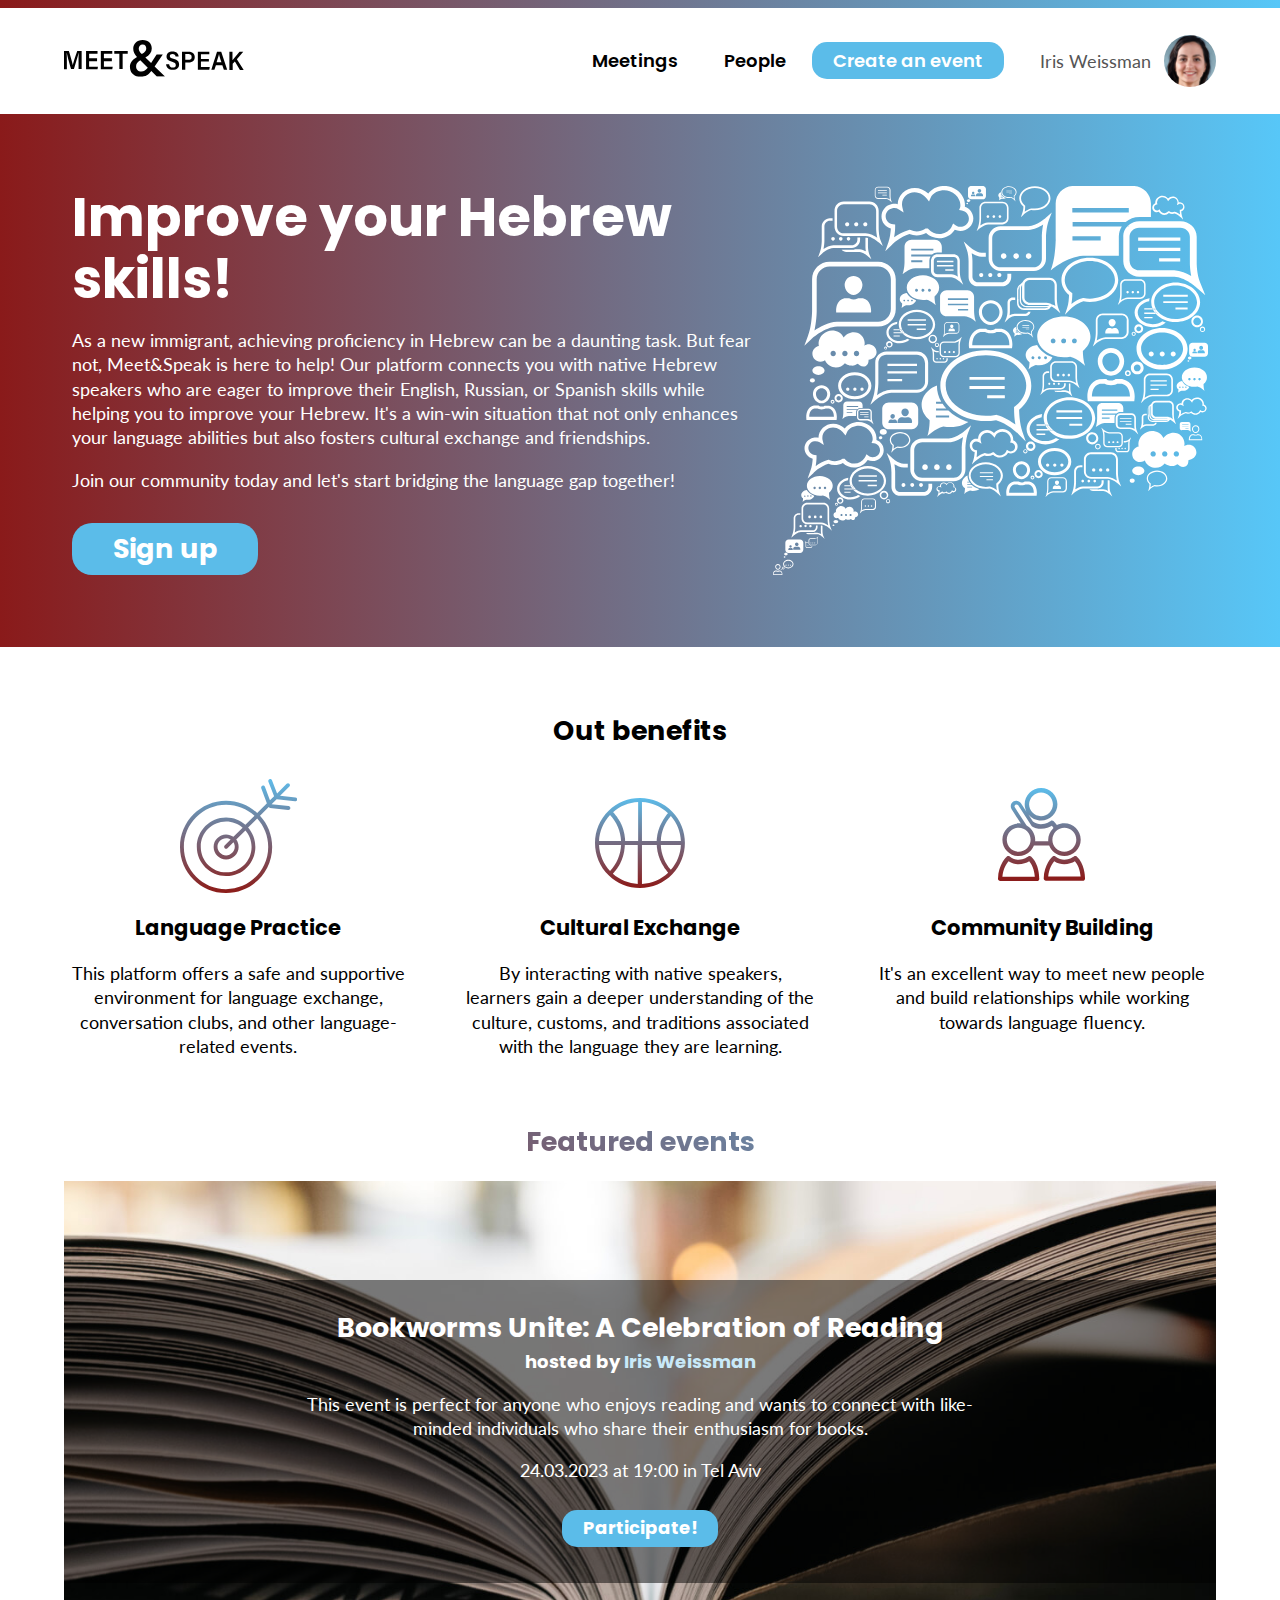
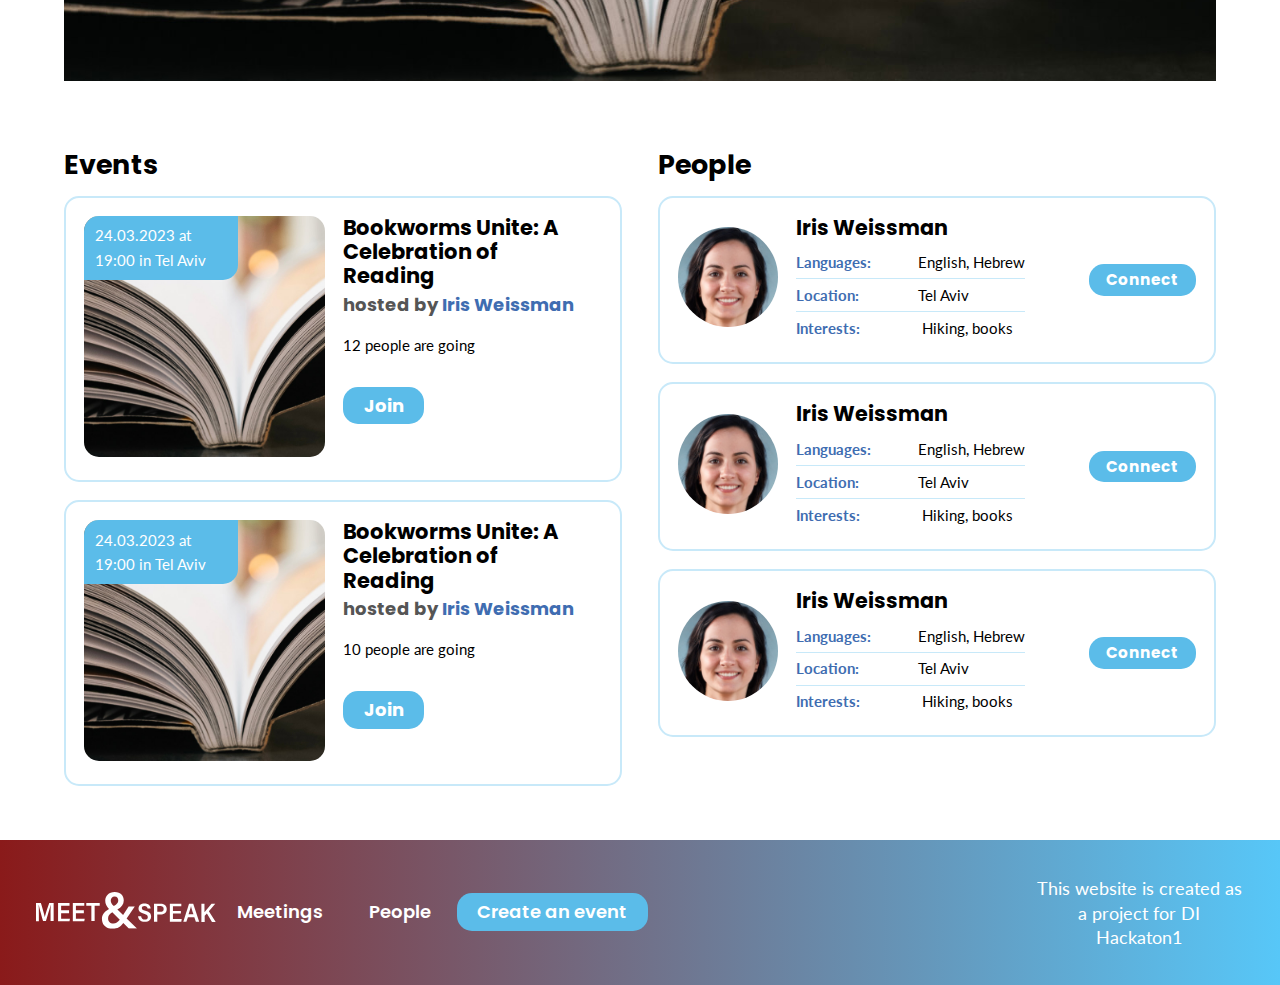
==== index.html @ e504b49c "Connected person and fixed holder" ====
<!doctype html>
<html lang="en">
<head>
    <meta charset="UTF-8">
    <meta name="viewport"
          content="width=device-width, user-scalable=no, initial-scale=1.0, maximum-scale=1.0, minimum-scale=1.0">
    <meta http-equiv="X-UA-Compatible" content="ie=edge">
    <title>Document</title>
    <link rel="stylesheet" href="all.css">
</head>
<body>
    <header>
        <div class="logoHolder">
            <a href="index.html"><svg viewBox="0 0 81.6 16.7"><use xlink:href="#logo"></use></svg></a>
        </div>
        <div>
            <div class="profileHolder">
                <a href="person.html"><span>Iris Weissman</span><img src="imgs/user.jpg" alt=""></a>
            </div>
            <div class="dropdown">
                <a class="dropbtn" href=""></a>
                <nav>
                    <ul>
                        <li><a href="meetings.html">Meetings</a></li>
                        <li><a href="people.html">People</a></li>
                        <li><a href="#" class="modalOpener createOpener">Create an event</a></li>
                    </ul>
                </nav>
            </div>
        </div>
    </header>
    <section class="about">
        <div class="holder">
            <div>
                <h1>Improve your Hebrew skills!</h1>
                <p>As a new immigrant, achieving proficiency in Hebrew can be a daunting task. But fear not, Meet&Speak is here to help! Our platform connects you with native Hebrew speakers who are eager to improve their English, Russian, or Spanish skills while helping you to improve your Hebrew. It's a win-win situation that not only enhances your language abilities but also fosters cultural exchange and friendships.</p>
                <p>Join our community today and let's start bridging the language gap together!</p>
                <p><a href="#" class="btn modalOpener signupOpener">Sign up</a></p>
            </div>
        </div>
    </section>
    <div class="holder">
        <section class="introduction">
            <h2>Out benefits</h2>
            <div>
                <div>
                    <h3>Language Practice</h3>
                    <p>This platform offers a safe and supportive environment for language exchange, conversation clubs, and other language-related events.</p>
                </div>
                <div>
                    <h3>Cultural Exchange</h3>
                    <p>By interacting with native speakers, learners gain a deeper understanding of the culture, customs, and traditions associated with the language they are learning.</p>
                </div>
                <div>
                    <h3>Community Building</h3>
                    <p>It's an excellent way to meet new people and build relationships while working towards language fluency.</p>
                </div>
            </div>
        </section>
        <section class="promo">
            <h2>Featured events</h2>
            <div class="promoItemsHolder">
                <div class="promoItems">
                    <div class="promoItem">
                        <div class="promoItemContent">
                            <h2>Bookworms Unite: A Celebration of Reading</h2>
                            <h4>hosted by <a href="#">Iris Weissman</a></h4>
                            <p>This event is perfect for anyone who enjoys reading and wants to connect with like-minded individuals who share their enthusiasm for books.</p>
                            <p>24.03.2023 at 19:00 in Tel Aviv</p>
                            <p><a href="#" class="btn">Participate!</a></p>
                        </div>
                    </div>
                    <div class="promoItem">
                        <div class="promoItemContent">
                            <h2>Yoga and Meditation: Come find your Zen</h2>
                            <h4>hosted by <a href="#">Iris Weissman</a></h4>
                            <p>This event is perfect for anyone who enjoys reading and wants to connect with like-minded individuals who share their enthusiasm for books.</p>
                            <p>24.03.2023 at 19:00 in Tel Aviv</p>
                            <p><a href="#" class="btn">Participate!</a></p>
                        </div>
                    </div>
                    <div class="promoItem">
                        <div class="promoItemContent">
                            <h2>Chess club: Find real opponents and real friends</h2>
                            <h4>hosted by <a href="#">Iris Weissman</a></h4>
                            <p>This event is perfect for anyone who enjoys reading and wants to connect with like-minded individuals who share their enthusiasm for books.</p>
                            <p>24.03.2023 at 19:00 in Tel Aviv</p>
                            <p><a href="#" class="btn">Participate!</a></p>
                        </div>
                    </div>
                </div>
            </div>
        </section>
        <div class="eventsAndPeople">
            <div>
                <h2>Events</h2>
                <article class="eventsAndPeopleEvent">
                    <div>
                        <div>
                            <p>24.03.2023 at 19:00 in Tel Aviv</p>
                        </div>
                        <img src="imgs/thumb1.jpg" alt="">
                    </div>
                    <div>
                        <h3>Bookworms Unite: A Celebration of Reading</h3>
                        <h4>hosted by <a href="#">Iris Weissman</a></h4>
                        <p>12 people are going</p>
                        <p><a href="#" class="btn modalOpener joinOpener">Join</a></p>
                    </div>
                </article>
                <article class="eventsAndPeopleEvent">
                    <div>
                        <div>
                            <p>24.03.2023 at 19:00 in Tel Aviv</p>
                        </div>
                        <img src="imgs/thumb1.jpg" alt="">
                    </div>
                    <div>
                        <h3>Bookworms Unite: A Celebration of Reading</h3>
                        <h4>hosted by <a href="#">Iris Weissman</a></h4>
                        <p>10 people are going</p>
                        <p><a href="#" class="btn modalOpener joinOpener">Join</a></p>
                    </div>
                </article>
            </div>
            <div>
                <h2>People</h2>
                <article class="eventsAndPeoplePerson">
                    <div>
                        <div>
                            <img src="imgs/user.jpg" alt="">
                        </div>
                        <div>
                            <h2>Iris Weissman</h2>
                            <p><b>Languages: </b>English, Hebrew</p>
                            <p><b>Location: </b>Tel Aviv</p>
                            <p><b>Interests: </b> Hiking, books</p>
                        </div>
                    </div>
                    <div>
                        <p><a href="#" class="btn modalOpener connectOpener">Connect</a></p>
                    </div>
                </article>
                <article class="eventsAndPeoplePerson">
                    <div>
                        <div>
                            <img src="imgs/user.jpg" alt="">
                        </div>
                        <div>
                            <h2>Iris Weissman</h2>
                            <p><b>Languages: </b>English, Hebrew</p>
                            <p><b>Location: </b>Tel Aviv</p>
                            <p><b>Interests: </b> Hiking, books</p>
                        </div>
                    </div>
                    <div>
                        <p><a href="#" class="btn modalOpener connectOpener">Connect</a></p>
                    </div>
                </article>
                <article class="eventsAndPeoplePerson">
                    <div>
                        <div>
                            <img src="imgs/user.jpg" alt="">
                        </div>
                        <div>
                            <h2>Iris Weissman</h2>
                            <p><b>Languages: </b>English, Hebrew</p>
                            <p><b>Location: </b>Tel Aviv</p>
                            <p><b>Interests: </b> Hiking, books</p>
                        </div>
                    </div>
                    <div>
                        <p><a href="#" class="btn modalOpener connectOpener">Connect</a></p>
                    </div>
                </article>
            </div>
        </div>
    </div>
    <footer>
        <div>
            <div class="logoHolder">
                <a href="index.html"><svg viewBox="0 0 81.6 16.7"><use xlink:href="#logo"></use></svg></a>
            </div>
            <nav>
                <ul>
                    <li><a href="meetings.html">Meetings</a></li>
                    <li><a href="people.html">People</a></li>
                    <li><a href="#">Create an event</a></li>
                </ul>
            </nav>
        </div>
        <div>
            <p>This website is created as a project for DI Hackaton1</p>
        </div>
    </footer>
    <div class="modal hidden">
        <div>
            <a id="close"></a>
            <article class="createOpener hidden">
                <h2>Create an event</h2>
                <p>Fill out the form to create an event and invite people to improve their language skills</p>
                <form action="">
                    <input type="text" placeholder="Event">
                    <textarea name="" id="" cols="30" rows="10" placeholder="Description"></textarea>
                    <input type="datetime" name="" id="" placeholder="Date and Time">
                    <input type="text" name="" id="" placeholder="Location">
                    <input type="text" placeholder="Languages">
                    <button type="submit" class="btn">Submit</button>
                </form>
            </article>
            <article class="signupOpener hidden">
                <h2>Sign up</h2>
                <p>It's free and fun!</p>
                <form action="">
                    <input type="email" placeholder="Your E-Mail">
                    <input type="password" placeholder="Desired password">
                    <input type="password" placeholder="Password again!">
                    <button type="submit" class="btn">Register</button>
                </form>
            </article>
            <article class="connectOpener hidden">
                <h2>Connect</h2>
                <p>Now you're following <span>Iris Weissmann</span></p>
                <p>Send them a message if you like</p>
                <form action="">
                    <textarea name="" id="" cols="30" rows="5" placeholder="Message"></textarea>
                    <button type="submit" class="btn">Send</button>
                </form>
            </article>
            <article class="joinOpener hidden">
                <h2>Join the event</h2>
                <p>Now you've joined <span>The event</span></p>
                <form action="">
                    <button type="submit" class="btn">Perfect!</button>
                </form>
            </article>
        </div>
    </div>
    <script src="all.js"></script>
    <svg xmlns="http://www.w3.org/2000/svg" viewBox="0 0 81.6 16.7" style="enable-background:new 0 0 81.6 16.7" xml:space="preserve"><symbol id="logo"><path d="M6.6 10c0-1.4 0-3.1.1-4h-.1c-.4 1.6-1.4 4.9-2.1 7.2H3.2c-.6-2-1.6-5.6-1.9-7.2h-.1c.1 1 .1 2.8.1 4.2v3.1H0V5h2.2c.7 2.1 1.5 5.1 1.8 6.4.2-1 1.2-4.2 2-6.4h2v8.2H6.6V10zm8.4-.4h-3.6v2.5h4l-.2 1.2H10V5h5.2v1.2h-3.8v2.1H15v1.3zm6.7 0h-3.6v2.5h4l-.2 1.2h-5.2V5h5.2v1.2h-3.8v2.1h3.6v1.3zm3.4-3.4h-2.3V5h6.1v1.2h-2.3v7h-1.5v-7zm20.7 10.3L41.1 12l3.7-5.4H42l-2.5 3.8-2.6-2.5c1.9-1.1 2.9-2.3 2.9-4.1 0-2-1.3-3.8-4.1-3.8s-4.3 1.9-4.3 4c0 1.4.6 2.5 1.7 3.7-2.4 1.4-3.2 2.8-3.2 4.5 0 2.6 1.9 4.5 4.9 4.5 2.3 0 3.5-.9 4.8-2.6l2.5 2.4h3.7zM35.6 2c1.3 0 1.7.9 1.7 1.8s-.5 1.7-2 2.6c-1-1-1.4-1.7-1.4-2.6 0-1 .7-1.8 1.7-1.8zm-.5 12.3c-1.6 0-2.4-1.1-2.4-2.3 0-1.1.4-1.9 1.9-2.8l3.4 3.4c-.9 1.1-1.7 1.7-2.9 1.7zm12.6-3.2c.1.9.7 1.4 1.6 1.4 1 0 1.4-.4 1.4-1.1 0-.8-.4-1.1-1.7-1.5-1.8-.5-2.5-1.2-2.5-2.4 0-1.5 1.1-2.3 2.7-2.3 1.9 0 2.7 1 2.8 2.3h-1.4c-.1-.7-.5-1.2-1.4-1.2-.8 0-1.2.4-1.2 1 0 .7.4.9 1.6 1.2 2.1.6 2.6 1.4 2.6 2.6 0 1.4-.9 2.4-2.9 2.4-1.8 0-2.9-.9-3-2.5h1.4zm5.9-5.8h2.9c1.5 0 2.8.8 2.8 2.4 0 1.7-1.2 2.5-3 2.5H55v3.3h-1.5V5.3zM55 9h1.3c1 0 1.6-.3 1.6-1.3 0-.9-.6-1.3-1.5-1.3H55V9zm10.7.8h-3.6v2.5h4l-.2 1.2h-5.2V5.3h5.2v1.2h-3.8v2.1h3.6v1.2zm3.2 1.6-.7 2.1h-1.4c.3-.8 2.3-7.3 2.6-8.2h1.9l2.7 8.2h-1.5l-.7-2.1h-2.9zm2.5-1.3c-.6-1.8-1-3-1.1-3.8-.2.9-.6 2.2-1.1 3.8h2.2zM75 5.3h1.4v3.9c.9-1.1 2.3-2.8 3.2-3.9h1.7l-2.9 3.4 3.1 4.9h-1.7l-2.3-3.9-1 1.1v2.8H75V5.3z"/></symbol></svg>
</body>
</html>
---- all.css ----
@import url('https://fonts.googleapis.com/css2?family=Lato:wght@400;700&family=Poppins:wght@600&display=swap');

* {
    margin: 0;
    padding: 0;
    box-sizing: border-box;
    transition: all .3s ease;
}

body {
    font: 18px/135% 'Lato', sans-serif;
}

body::before {
    content: "";
    display: block;
    height: 8px;
    width: 100%;
    background: #57C7F8;
    background: linear-gradient(90deg, #8A1A1A 0%, #57C7F8 100%);
}

body > svg {
    display: none;
}

button {
    border: none;
}

h1, h2, h3, h4, nav, .btn {
    font-family: 'Poppins', sans-serif;;
}

a {
    text-decoration: none;
}

header {
    display: flex;
    justify-content: space-between;
    align-items: center;
    padding: 1.5em;
    margin-left: 5vw;
    margin-right:5vw;
    padding-left: 0;
    padding-right: 0;
    height: fit-content;
}

header > div:last-of-type {
    display: flex;
    flex-direction: row-reverse;
    align-items: center;
}

.logoHolder a {
    display: inline-block;
    width: 180px;
}

.logoHolder a:hover,
.logoHolder a:focus,
.logoHolder a:active {
    opacity: .65;
}

nav ul {
    list-style: none;
}

nav li {
    font-weight: 600;
    display: inline-block;
}

nav a {
    color: #000;
    padding: .35em 1.15em;
}


nav a:hover,
nav a:focus,
nav a:active {
    color: #5BBCE9;
}

nav li:last-of-type a,
.btn {
    background: #5BBCE9;
    border-radius: 15px;
    color: #fff;
}

nav li:last-of-type a {
    margin-right: 2em;
}

nav li:last-of-type a:hover,
nav li:last-of-type a:focus,
nav li:last-of-type a:active {
    background: #000;
}

.profileHolder a {
    color: #555;
    display: flex;
    align-items: center;
}

.profileHolder a img {
    background: url("imgs/user.jpg");
    background-size: cover;
    display: block;
    height: 52px;
    width: 52px;
    border-radius: 50%;
    margin-left: .75em;
}

.profileHolder a span {
    display: block;
}

.profileHolder a:hover,
.profileHolder a:focus,
.profileHolder a:active {
    opacity: .75;
}

.holder {
    margin: 0 auto;
    max-width: 1320px;
}

.promo > h2 {
    text-align: center;
    margin-bottom: 1em;
    background: #57C7F8;
    background: linear-gradient(30deg, #8A1A1A 0%, #57C7F8 100%);
    -webkit-background-clip: text;
    -webkit-text-fill-color: transparent;
}

.promoItemsHolder {
    overflow-y: hidden;
    height: 500px;
}

.promoItems {
    display: flex;
    flex-direction: column;
}

.promoItem {
    background: url("imgs/promo1.jpg") 50% 50% no-repeat;
    background-size: cover;
    display: flex;
    align-items: center;
    height: 500px;
}

.promoItem:nth-of-type(2) {
    background-image: url("imgs/Promo2.jpeg");
}

.promoItem:nth-of-type(3) {
    background-image: url("imgs/Promo3.jpeg");
}

.promoItem h4 {
    margin-top: .5em;
}

.promoItem p {
    margin-top: 1em;
}

.promoItem p a {
    margin-top: .5em;
    display: inline-block;
}

.promoItemContent {
    background: rgba(0,0,0,.5);
    color: #fff;
    padding: 2em;
    text-align: center;
    width: 100%;
}

.promoItemContent h4 a {
    color: #C8E9F9;
}

.promoItemContent > * {
    margin-left: auto;
    margin-right: auto;
    max-width: 720px;
}

.promoItemContent > div {
    margin: 0 auto 2em;
    background: #3F6DB1;
    padding: 1em;
    width: content-box;
}

.btn {
    padding: .35em 1.15em;
    font-weight: bold;
}

.btn:hover,
.btn:focus,
.btn:active {
    background: #000;
}

.events,
.people {
    margin-top: 3em;
}

.events h1,
.people h1 {
    text-align: center;
    font-size: 3em;
}

.eventsItem {
    border: 2px solid #C8E9F9;
    border-radius: 15px;
    margin-top: 2em;
}

.eventsItem h2 a {
    color: #000;
}

.eventsItemHeader {
    padding: 2em;
}

.eventsItemHeader h4 {
    margin-top: .5em;
}

.eventsItem > div:nth-last-of-type(odd) {
    background: #C8E9F9;
    padding: 1em 2em;
    color: #3F6DB1;
}

.eventsItemDate {
    display: flex;
    justify-content: space-between;
}

.eventsItemDate p {
    width: auto;
}
.eventsItem span {
    margin-left: 20px;
}
.eventsItemDetails > div {
    display: flex;
    justify-content: space-between;
    padding: 2em;
    padding-bottom: 1.5em;
}
.eventsItemDetails > h4 {
    margin-left: 36px;
}
.eventsItemDetails img{
    max-width: 50%;
    height: fit-content;
    float: right;
    left:0;
    padding: 10px ;
}

.eventsItemUsers {
    border-bottom-left-radius: 15px;
    border-bottom-right-radius: 15px;
    display: flex;
    justify-content: space-between;
    align-items: center;
    overflow-x: hidden;
    
}
.eventsItemUsers > div{
    height: 100px ;
    display: flex;
    flex-wrap: wrap;
    gap:20px;
    align-items: center;
    overflow-x: hidden;
    overflow-y: hidden;
}
.eventsItemUsers > div:first-of-type {
    display: flex;
    gap: 1em
}

.eventsItemUsers img {
    border-radius: 50%;
    max-width: 100px;
}

footer {
    background: #57C7F8;
    background: linear-gradient(90deg, #8A1A1A 0%, #57C7F8 100%);
    color: #fff;
    margin-top: 3em;
    display: flex;
    justify-content: space-between;
    align-items: center;
    padding: 2em;
}
footer div:first-of-type{
    width: max-content;
    display: flex;
    flex-direction: row;
}
footer div:first-of-type nav{
    width: max-content;
    display: flex;
    align-items: center;
}
footer .logoHolder svg {
    fill: #fff;
}

footer nav a {
    color: #fff;
}
footer div:last-of-type{
    width: min-content;
}
footer div:last-of-type p{
    width: 210px;
    text-align: center;
}
.hidden {
    display: none;
}

.modal {
    position: absolute;
    width: 100vw;
    height: 100vh;
    background: rgba(0,0,0,.7);
    top: 0;
}

.modal p {
    margin-top: 1em;
}

.modal div {
    background: #fff;
    color: #000;
    border-radius: 1em;
    max-width: 500px;
    margin: 2em auto;
    text-align: center;
    padding: 2em
}

.modal a#close {
    background: url("imgs/close.svg");
    display: block;
    cursor: pointer;
    width: 24px;
    height: 24px;
    padding: 0;
    position: absolute;
    margin-top: -.5em;
}

.modal form {
    margin-top: 1em;
}

input, textarea {
    border: 1px solid #C8E9F9;
    border-radius: 15px;
    padding: 1em;
    display: block;
    width: 100%;
    margin-bottom: .5em;
}

button[type="submit"] {
    font-size: 1.15em;
    margin-top: .5em;
}

.about {
    background: #57C7F8;
    background: linear-gradient(90deg, #8A1A1A 0%, #57C7F8 100%);
    color: #fff;
    padding: 4em;
}

.about > div > div {
    background: url("imgs/ill.svg") 100% 50% no-repeat;
    background-size: contain;
    padding-right: 40%;
}

.about h1 {
    font-size: 3em;
    line-height: 115%;
}

.about p {
    margin-top: 1em;
}

.about .btn {
    border-radius: 20px;
    font-size: 1.5em;
    display: inline-block;
    margin-top: .5em;
    padding: .5em 1.5em;
}

.introduction {
    margin: 4em 0;
    text-align: center;
}

.introduction > div {
    display: flex;
    margin-top: 1em;
    gap: 3em
}

.introduction > div > div {
    background: url("imgs/i-exchange.svg") 50% 10% no-repeat;
    background-size: 5em;
    padding-top: 7em;
    flex: 1;
    margin-top: 1em;
}

.introduction > div > div:first-of-type {
    background: url("imgs/i-practice.svg") 50% 0 no-repeat;
    background-size: 6.5em;
}

.introduction > div > div:last-of-type {
    background: url("imgs/i-community.svg") 50% 5% no-repeat;
    background-size: 4.85em;
}

.introduction h3 {
    margin: .5em 0 1em;
}

.eventsAndPeople {
    margin-top: 4em;
    display: flex;
    gap: 2em;
}

.eventsAndPeople > div {
    flex: 1;
}
.eventsAndPeopleEvent div div{
    width: 12%;
}
.eventsAndPeopleEvent,
.eventsAndPeoplePerson,
.peopleItem {
    border: 2px solid #C8E9F9;
    border-radius: 15px;
    margin-top: 1em;
    padding: 0 2em 0 0;
    display: flex;
    gap: 1em
}

.eventsAndPeopleEvent > div,
.peopleItem > div > div:nth-of-type(2) {
    flex: 1;
}

.eventsAndPeopleEvent > div:first-of-type {
    padding: 1em 0 1em 1em;
}

.eventsAndPeopleEvent > div:first-of-type div {
    background: #5BBCE9;
    color: #fff;
    border-top-left-radius: 15px;
    border-bottom-right-radius: 15px;
    font-size: .85em;
    position: absolute;
    padding: .5em .75em;
}

.eventsAndPeopleEvent > div:last-of-type {
    padding: 1em 0;
}

.eventsAndPeopleEvent h2,
.eventsAndPeoplePerson h2 {
    font-size: 1.15em;
}

.eventsAndPeopleEvent h4 {
    color: #555;
    margin-top: .25em;
    font-size: 1em;
}

.eventsAndPeopleEvent h4 a {
    color: #3F6DB1;
}

.eventsAndPeopleEvent p:not(:last-of-type) {
    font-size: .85em;
    margin: 1em 0 0;
}

.eventsAndPeopleEvent > div > p:last-of-type {
    margin-top: 2em;
}

.eventsAndPeopleEvent img {
   border-radius: 15px;
   width: 100%;
}

.eventsAndPeoplePerson {
    align-items: center;
    justify-content: space-between;
    padding-right: 1em;;
}

.eventsAndPeoplePerson > div,
.peopleItem > div {
    display: flex;
    align-items: center;
    padding: 1em 0;
    gap: 1em;
}

.eventsAndPeoplePerson h2,
.peopleItem h2 {
    margin-bottom: .5em;
}

.eventsAndPeoplePerson img,
.peopleItem img {
    border-radius: 50%;
    max-width: 100px;
    margin-left: 1em
}

.eventsAndPeoplePerson p {
    font-size: .85em;
    margin-top: .25em;
    padding-bottom: .25em;
}

.eventsAndPeoplePerson p:not(:last-of-type),
.peopleItem p:not(:last-of-type) {
    border-bottom: 1px solid #C8E9F9;
}

.eventsAndPeoplePerson p b,
.peopleItem p b {
    color: #3F6DB1;
    display: inline-block;
    width: 8em;
}

.peopleFeatured {
    margin-top: 4em;
}

.person {
    text-align: center;
}

.person > div:first-of-type {
    background: url("imgs/banner.jpg") 0 50% no-repeat;
    background-size: cover;
    height: 400px;
}

.person > div:nth-of-type(2) {
    margin: -380px 0 2em;
}

.person > div:last-of-type p:last-of-type {
    margin-top: 2em;
}

.person img {
    border-radius: 50%;
    display: block;
    max-width: 420px;
    margin: 0 auto;
}

.person p {
    margin: 1em auto 0;
    max-width: 800px;
}

.person ul {
    list-style: none;
}

.person li {
    display: inline-block;
}

.person li:not(:last-of-type) {
    margin-right: 2em;
}

.person li p::before {
    content: "";
    height: 1.25em;
    width: 1.25em;
    display: inline-block;
    background: url("imgs/i-lang.svg") 50% 50% no-repeat;
    background-size: contain;
    margin: 0 .25em -.25em 0;
}

.person li:nth-of-type(2) p::before {
    background-image: url("imgs/i-map.svg");
}

.person li:nth-of-type(3) p::before {
    background-image: url("imgs/i-hobby.svg");
}

.person ul {
     list-style: none;
 }

.person li {
    display: inline-block;
}

.person li:not(:last-of-type) {
    margin-right: 2em;
}

.person li p::before {
    content: "";
    height: 1.25em;
    width: 1.25em;
    display: inline-block;
    background: url("imgs/i-lang.svg") 50% 50% no-repeat;
    background-size: contain;
    margin: 0 .25em -.25em 0;
}

.person li:nth-of-type(2) p::before {
    background-image: url("imgs/i-map.svg");
}

.person li:nth-of-type(3) p::before {
    background-image: url("imgs/i-hobby.svg");
}

.personEvents {
    background: #C8E9F9;
    margin-top: 4em;
    padding: 2em 0;
}

.personEvents h2 {
    color: #3F6DB1;
    text-align: center;
    margin: 1em;
}

.personEvents > div > div {
    display: flex;
    gap: 1em
}

.personEvents > div > div > div {
    flex: 1;
}

.personEvents .eventsAndPeopleEvent {
    background: #fff;
}

.personFeatured {
    background: url("imgs/banner.jpg") 50% 50% no-repeat;
    background-size: cover;
    height: 400px;
}
@media screen and (max-width:1320px){
    .holder{
        max-width: 90vw;
    }
}
@media screen and (max-width:1194px){
    .about > div > div{
        background: none;
        padding: 0;
    }
}
@media screen and (max-width:1050px){
    .eventsAndPeople{
        display: flex;
        flex-direction: column;
    }
    .eventsAndPeopleEvent div div{
        width: 30%;
    }
}

@media screen and (max-width:940px) {
    header{
        align-items:center;
        justify-content: flex-start;
        flex-direction: column;
        padding: 0;
        padding-top: 10px;
        height: fit-content;
    }
    header > div:last-of-type > .profileHolder{
        align-self: flex-end;
    }
    header .logoHolder{
        margin-top: 10px;
        z-index: 1;
        position: absolute;
        display: flex;
        justify-self: center;
    }
    header .profileHolder{
        display: grid;
        align-items: flex-start;
        align-self: flex-start;
        width: 200px;
        margin-right: 0;
        margin-bottom:10px ;
    }
    header .profileHolder a{
        width: 200px;
        margin-left: 20px;
    }
    header > div:last-of-type{
        width: 90vw;
        display: flex;
        flex-direction: column;
    }
    .dropbtn {
        display: block;
        border: none;
        width: 25px;
        height: 5px;
        background-color: #000;

      }
    .dropdown::before{
      display: block;
      width: 25px;
      height: 5px;
      background-color: black;
      content: "";
      border-bottom: 5px solid white;
      border-top: 15px solid #fff;
    }

    .dropdown::after{
      display: block;
      width: 25px;
      height: 5px;
      background-color: black;
      content: "";
      border-top: 5px solid white;
    }

    .dropdown {
      z-index: 1;
      position: absolute;
      display: inline-block;
      cursor: pointer;
      pointer-events: auto;
      width: 30px;
      align-self:flex-start;
    }
    .dropdown:hover nav {display: block;}
    .dropdown:hover {
        justify-content: flex-start;
        align-items: flex-start;
    }

    .dropdown nav {
        margin-top: 10px;
        display: none;
        position: absolute;
        width: 220px;
    }
    .dropdown nav ul{
        display: flex;
        flex-direction: column;
        padding: 10px;
        border: 2px solid #5BBCE9;
        border-radius: 15px;
        background-color: #fff;
    }
    .dropdown nav ul li{
        display: flex;
        align-items: center;
        margin-bottom: 10px;
    }
    .dropdown nav ul li a{
        margin: 0%;
    }

    footer, footer nav, footer nav ul{
        display: flex;
    }
    footer{
        height: fit-content;
        align-items: center;
        flex-direction: row;
    }
    footer div:last-of-type{
        align-self: flex-end;
    }
    footer div:last-of-type p {
        align-self: flex-start;
    }
    footer div nav ul{
        flex-direction: column;
        gap: 1em;
        align-items:flex-start;
    }
    footer div nav ul li a:last-of-type{
        display: flex;
        margin-right: 0;
    }
    footer .logoHolder{
        display: block;
        padding-left: 22px;
    }
    footer div:first-of-type{
        display: flex;
        gap:0.5em;
        flex-direction: column;
        align-items: flex-start;
    }

    .introduction > div{
        display: flex;
        flex-direction: column;
    }
}
@media screen and (max-width:764px) {
    header > div:last-of-type{
        flex-direction: row-reverse;
        justify-content: space-between;
        align-items: flex-start;
    }
    header > .logoHolder{
        position: relative;
    }
    header > div:last-of-type > .profileHolder{
        align-self: flex-start;
    }
    .dropdown{
        height:20px ;
        z-index: unset;
        position: relative;
    }
    .dropdown nav {
        margin-top: 10px;
        width: 90vw;
    }
    .dropdown nav ul{
        padding: none;
        border: none;
        background-color: transparent;
    }
    .dropdown nav ul li{
        width: inherit;
        margin-bottom: 10px;
        border: 2px solid #5BBCE9;
        border-radius: 15px;
    }

    .dropdown nav ul li:first-of-type{
        margin-top: 10px;
    }

    .dropdown nav ul li:last-of-type{
        border: none;
        width: auto;
    }

    .dropdown nav ul li a{
        width: 100%;
    }
    .dropdown:hover {
        height: 210px;
    }
    .eventsAndPeoplePerson{
        flex-direction: column;
        gap: unset;
    }
    .eventsAndPeoplePerson > div{
        padding: 0;
        padding-top: 10px;
    }
    .eventsAndPeoplePerson > div:last-of-type{
        padding-bottom: 10px;
    }
    footer {
        flex-direction: column;        
    }
    footer div:last-of-type{
        align-self: center;
        margin-top: 0.5em;
    }
    footer .logoHolder{
        padding: 0;
        width: 100%
    }
    /* footer > div:first-of-type{
        border: 2px solid #fff;
        border-radius: 15px;
    } */
    footer div nav ul{
        align-items: center;
        gap:0;
    }
    footer div nav ul li{
        width: 100%;
        border: 2px solid #fff;
        border-radius: 15px;
        margin-bottom: 0.5em;
    }
    footer div nav ul li:last-of-type{
        border: none;
    }
}
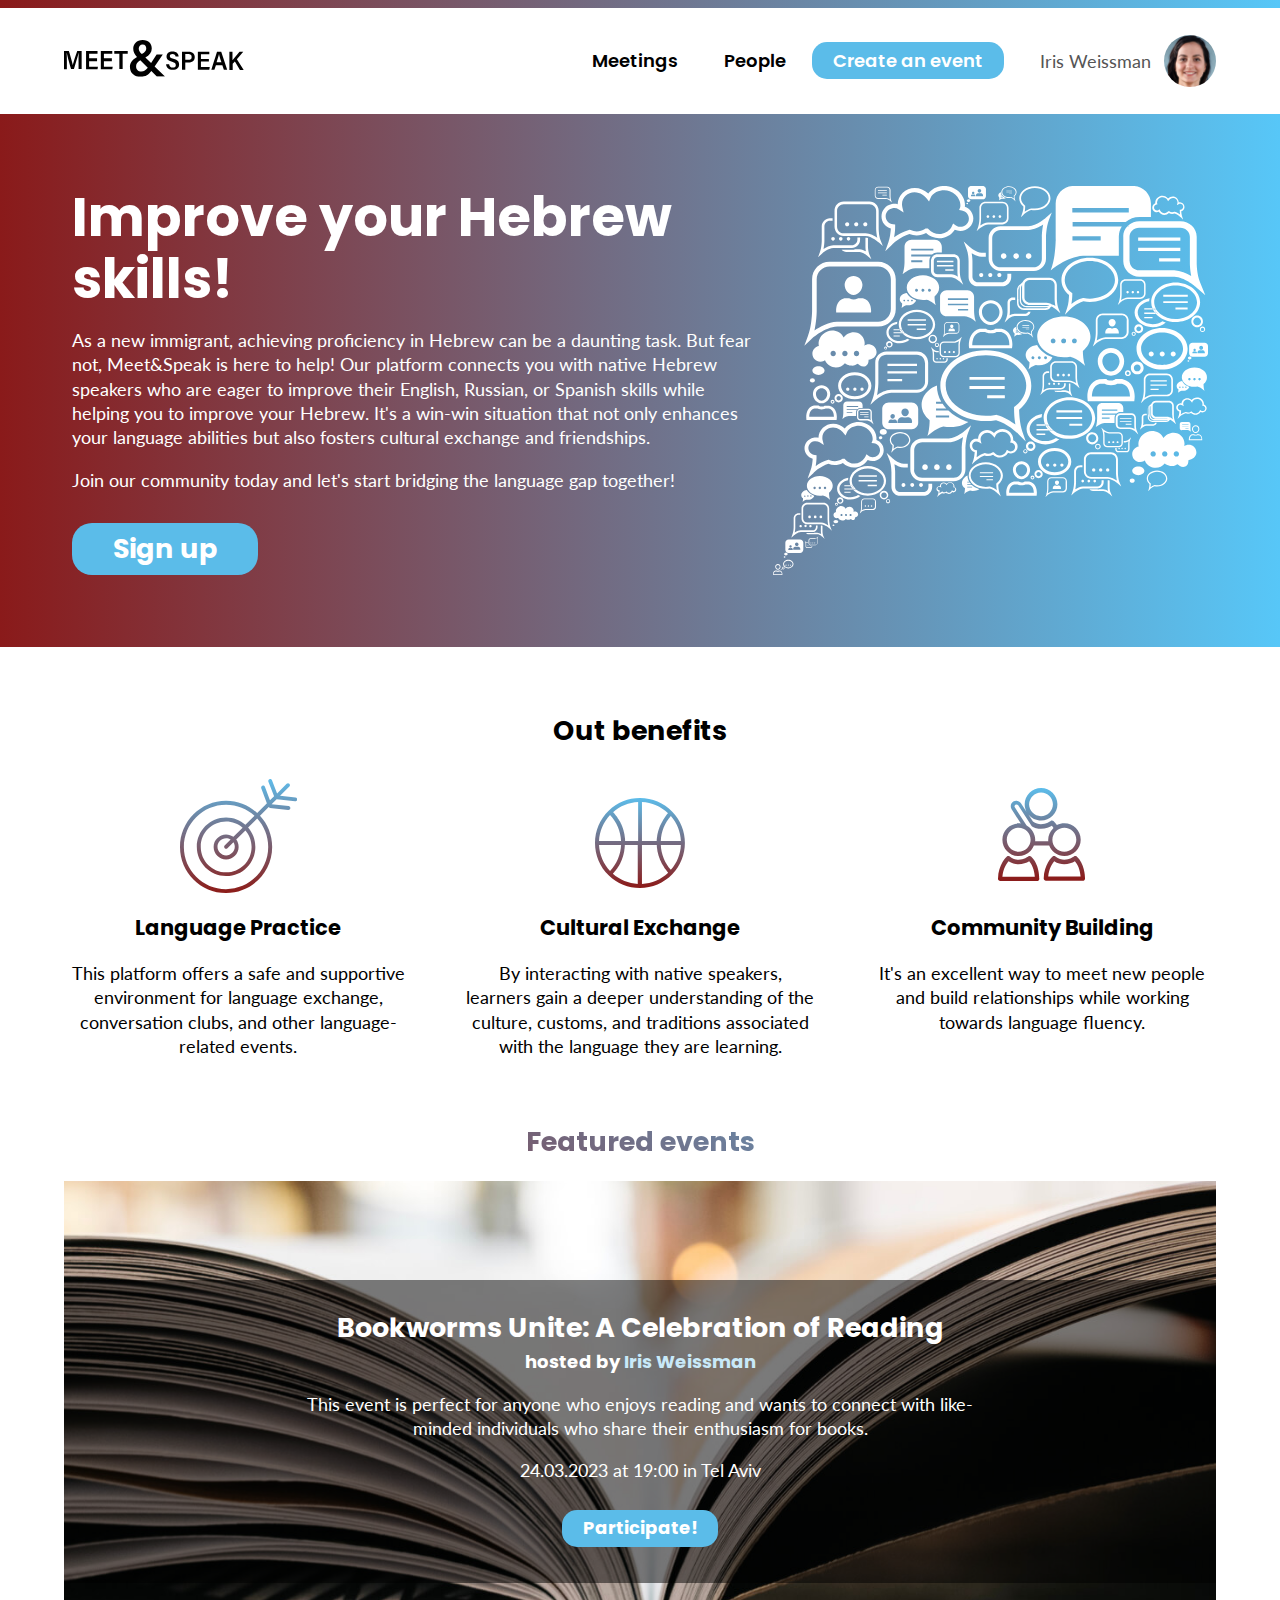
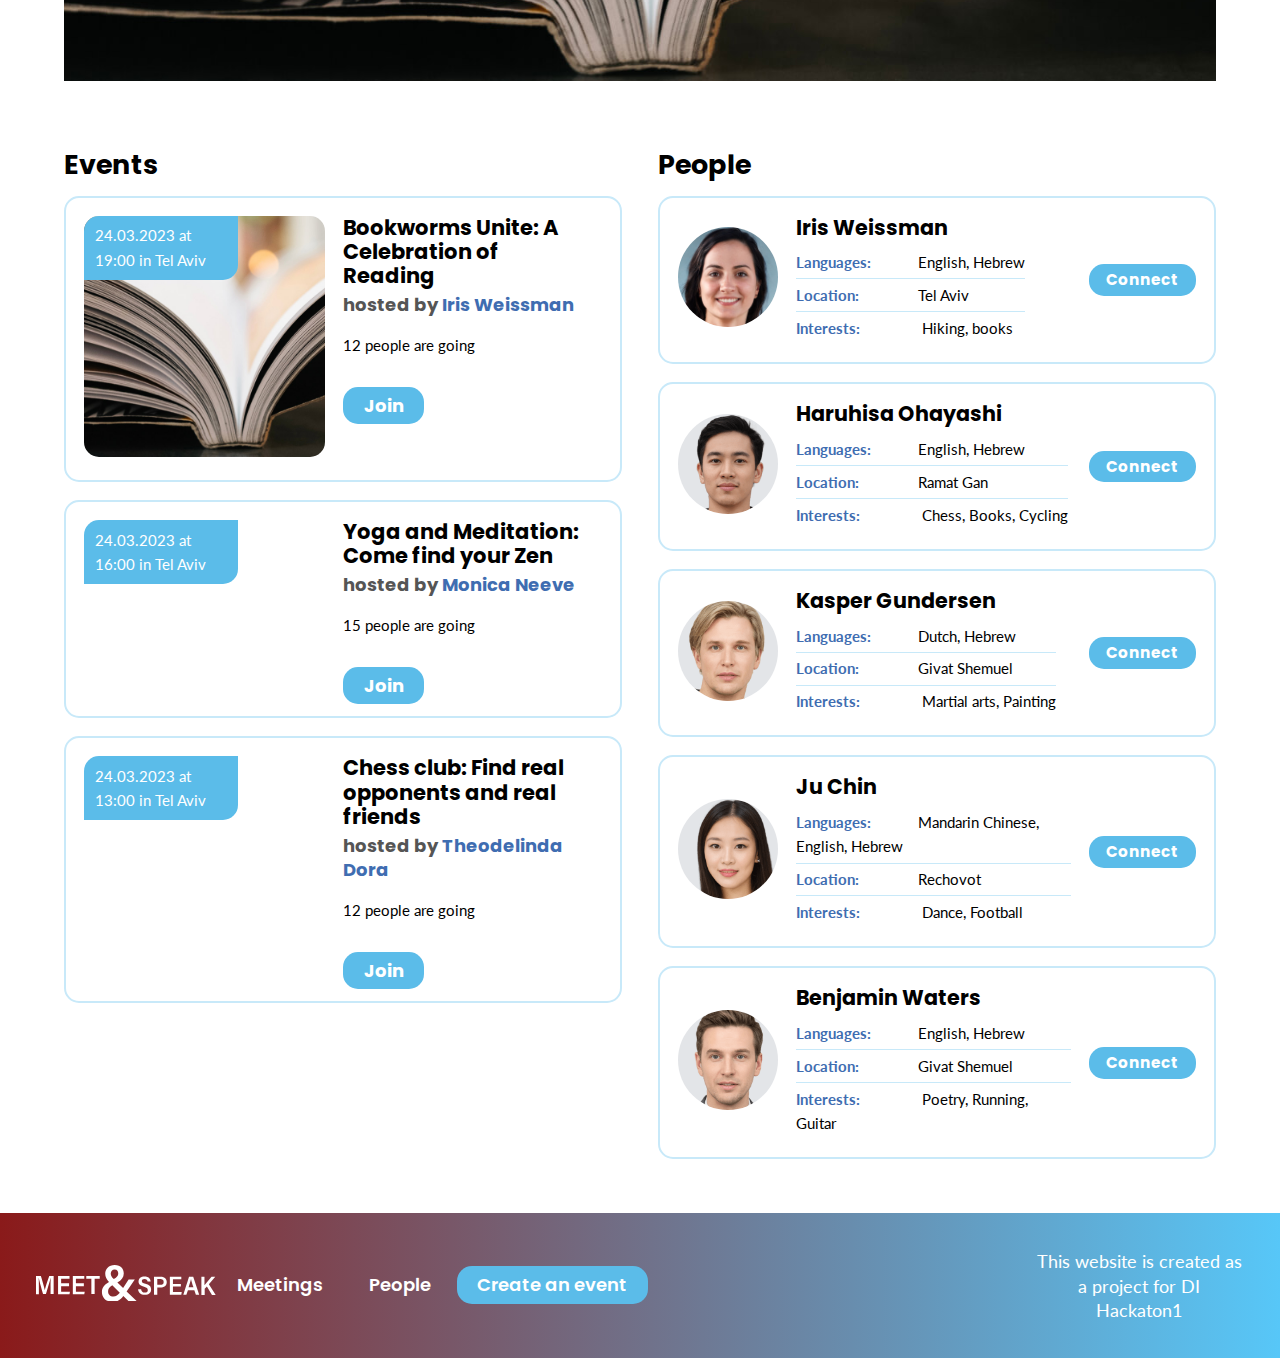
==== commit 047b1bc7: "Added people and events to Index" ====
--- a/index.html
+++ b/index.html
@@ -5,7 +5,7 @@
     <meta name="viewport"
           content="width=device-width, user-scalable=no, initial-scale=1.0, maximum-scale=1.0, minimum-scale=1.0">
     <meta http-equiv="X-UA-Compatible" content="ie=edge">
-    <title>Document</title>
+    <title>Meet & Speak | Home</title>
     <link rel="stylesheet" href="all.css">
 </head>
 <body>
@@ -111,14 +111,28 @@
                 <article class="eventsAndPeopleEvent">
                     <div>
                         <div>
-                            <p>24.03.2023 at 19:00 in Tel Aviv</p>
-                        </div>
-                        <img src="imgs/thumb1.jpg" alt="">
-                    </div>
-                    <div>
-                        <h3>Bookworms Unite: A Celebration of Reading</h3>
-                        <h4>hosted by <a href="#">Iris Weissman</a></h4>
-                        <p>10 people are going</p>
+                            <p>24.03.2023 at 16:00 in Tel Aviv</p>
+                        </div>
+                        <img src="imgs/Thumb2.jpeg" alt="">
+                    </div>
+                    <div>
+                        <h3>Yoga and Meditation: Come find your Zen</h3>
+                        <h4>hosted by <a href="#">Monica Neeve</a></h4>
+                        <p>15 people are going</p>
+                        <p><a href="#" class="btn modalOpener joinOpener">Join</a></p>
+                    </div>
+                </article>
+                <article class="eventsAndPeopleEvent">
+                    <div>
+                        <div>
+                            <p>24.03.2023 at 13:00 in Tel Aviv</p>
+                        </div>
+                        <img src="imgs/Thumb3.png" alt="">
+                    </div>
+                    <div>
+                        <h3>Chess club: Find real opponents and real friends</h3>
+                        <h4>hosted by <a href="#">Theodelinda Dora</a></h4>
+                        <p>12 people are going</p>
                         <p><a href="#" class="btn modalOpener joinOpener">Join</a></p>
                     </div>
                 </article>
@@ -144,29 +158,61 @@
                 <article class="eventsAndPeoplePerson">
                     <div>
                         <div>
-                            <img src="imgs/user.jpg" alt="">
-                        </div>
-                        <div>
-                            <h2>Iris Weissman</h2>
+                            <img src="imgs/Frame-1.png" alt="">
+                        </div>
+                        <div>
+                            <h2>Haruhisa Ohayashi</h2>
                             <p><b>Languages: </b>English, Hebrew</p>
-                            <p><b>Location: </b>Tel Aviv</p>
-                            <p><b>Interests: </b> Hiking, books</p>
-                        </div>
-                    </div>
-                    <div>
-                        <p><a href="#" class="btn modalOpener connectOpener">Connect</a></p>
-                    </div>
-                </article>
-                <article class="eventsAndPeoplePerson">
-                    <div>
-                        <div>
-                            <img src="imgs/user.jpg" alt="">
-                        </div>
-                        <div>
-                            <h2>Iris Weissman</h2>
+                            <p><b>Location: </b>Ramat Gan</p>
+                            <p><b>Interests: </b> Chess, Books, Cycling</p>
+                        </div>
+                    </div>
+                    <div>
+                        <p><a href="#" class="btn modalOpener connectOpener">Connect</a></p>
+                    </div>
+                </article>
+                <article class="eventsAndPeoplePerson">
+                    <div>
+                        <div>
+                            <img src="imgs/Frame-8.png" alt="">
+                        </div>
+                        <div>
+                            <h2>Kasper Gundersen</h2>
+                            <p><b>Languages: </b>Dutch, Hebrew</p>
+                            <p><b>Location: </b>Givat Shemuel</p>
+                            <p><b>Interests: </b> Martial arts, Painting</p>
+                        </div>
+                    </div>
+                    <div>
+                        <p><a href="#" class="btn modalOpener connectOpener">Connect</a></p>
+                    </div>
+                </article>
+                <article class="eventsAndPeoplePerson">
+                    <div>
+                        <div>
+                            <img src="imgs/Frame-2.png" alt="">
+                        </div>
+                        <div>
+                            <h2>Ju Chin</h2>
+                            <p><b>Languages: </b>Mandarin Chinese, English, Hebrew</p>
+                            <p><b>Location: </b>Rechovot</p>
+                            <p><b>Interests: </b> Dance, Football</p>
+                        </div>
+                    </div>
+                    <div>
+                        <p><a href="#" class="btn modalOpener connectOpener">Connect</a></p>
+                    </div>
+                </article>
+                <article class="eventsAndPeoplePerson">
+                    <div>
+                        <div>
+                            <img src="imgs/Frame-12.png" alt="">
+                        </div>
+                        <div>
+                            <h2>Benjamin Waters</h2>
                             <p><b>Languages: </b>English, Hebrew</p>
-                            <p><b>Location: </b>Tel Aviv</p>
-                            <p><b>Interests: </b> Hiking, books</p>
+                            <p><b>Location: </b>Givat Shemuel</p>
+                            <p><b>Interests: </b> Poetry, Running, Guitar</p>
                         </div>
                     </div>
                     <div>
--- a/all.css
+++ b/all.css
@@ -309,6 +309,8 @@
     max-width: 100px;
 }
 
+
+
 footer {
     background: #57C7F8;
     background: linear-gradient(90deg, #8A1A1A 0%, #57C7F8 100%);
@@ -348,7 +350,7 @@
 }
 
 .modal {
-    position: absolute;
+    position: absolute; 
     width: 100vw;
     height: 100vh;
     background: rgba(0,0,0,.7);
@@ -501,6 +503,7 @@
     font-size: .85em;
     position: absolute;
     padding: .5em .75em;
+    /* width: 30%; */
 }
 
 .eventsAndPeopleEvent > div:last-of-type {
@@ -674,6 +677,72 @@
     background-image: url("imgs/i-hobby.svg");
 }
 
+.peopleItem {
+    margin-top: 2em;
+}
+
+.peopleItem.hidden {
+    display: none;
+}
+
+.peopleItem > div > div:last-of-type {
+    border-left: 2px solid #C8E9F9;
+    border-right: 2px solid #C8E9F9;
+    padding: .5em 2em;
+
+}
+
+.peopleItem > div:last-of-type {
+    flex-direction: column;
+    align-self: center;
+    padding-left: 1em;
+}
+
+.peopleItem > div:last-of-type a {
+    display: block;
+}
+
+.peopleItem img {
+    max-width: 150px;
+}
+
+.peopleItem h2 {
+    margin: 1em 0;
+}
+
+.peopleItem p {
+    margin-top: .5em;
+    padding-bottom: .5em;
+}
+
+.peopleFilter {
+    background: #5BBCE9;
+    color: #fff;
+    border-radius: 15px;
+    padding: 1em;
+    margin: 2em 0;
+}
+
+.peopleFilter a {
+    background: #fff;
+    border-radius: 15px;
+    color: #3F6DB1;
+    display: inline-block;
+    margin-left: 1em;
+    padding: .35em 1em;
+}
+
+.peopleFilter a:hover,
+.peopleFilter a:focus,
+.peopleFilter a:active {
+    opacity: .7;
+}
+
+.peopleFilter a.active {
+    background: #3F6DB1;
+    color: #fff;
+}
+
 .personEvents {
     background: #C8E9F9;
     margin-top: 4em;
@@ -705,14 +774,24 @@
     height: 400px;
 }
 @media screen and (max-width:1320px){
-    .holder{
+    .holder, .person{
         max-width: 90vw;
-    }
+        margin: auto;
+    }
+
 }
 @media screen and (max-width:1194px){
+
     .about > div > div{
         background: none;
         padding: 0;
+    }
+    .holder > div {
+        display:flex;
+        flex-direction:column
+    }
+    .eventsAndPeopleEvent > div:first-of-type > div{
+        width: 30%;
     }
 }
 @media screen and (max-width:1050px){
@@ -823,7 +902,7 @@
         margin-bottom: 10px;
     }
     .dropdown nav ul li a{
-        margin: 0%;
+        margin: 0;
     }
 
     footer, footer nav, footer nav ul{
@@ -887,7 +966,7 @@
         width: 90vw;
     }
     .dropdown nav ul{
-        padding: none;
+        padding: 0;
         border: none;
         background-color: transparent;
     }
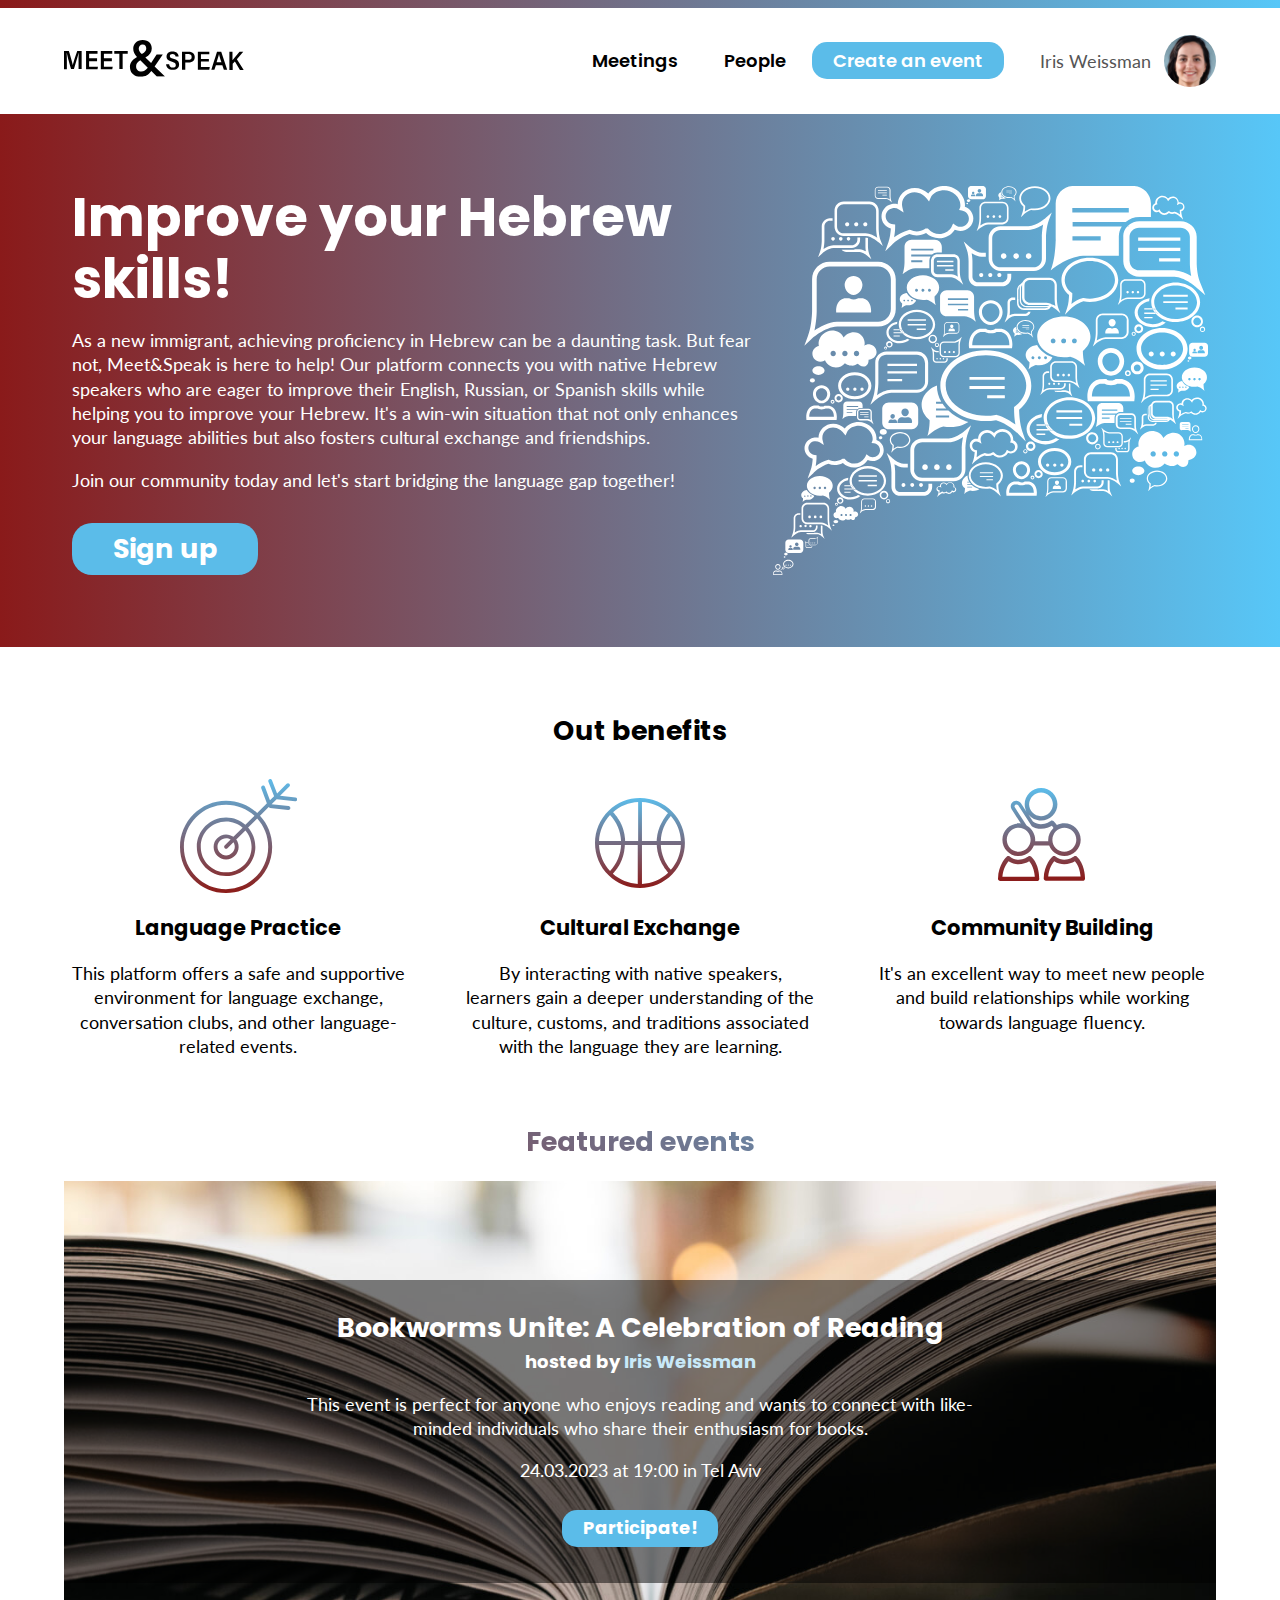
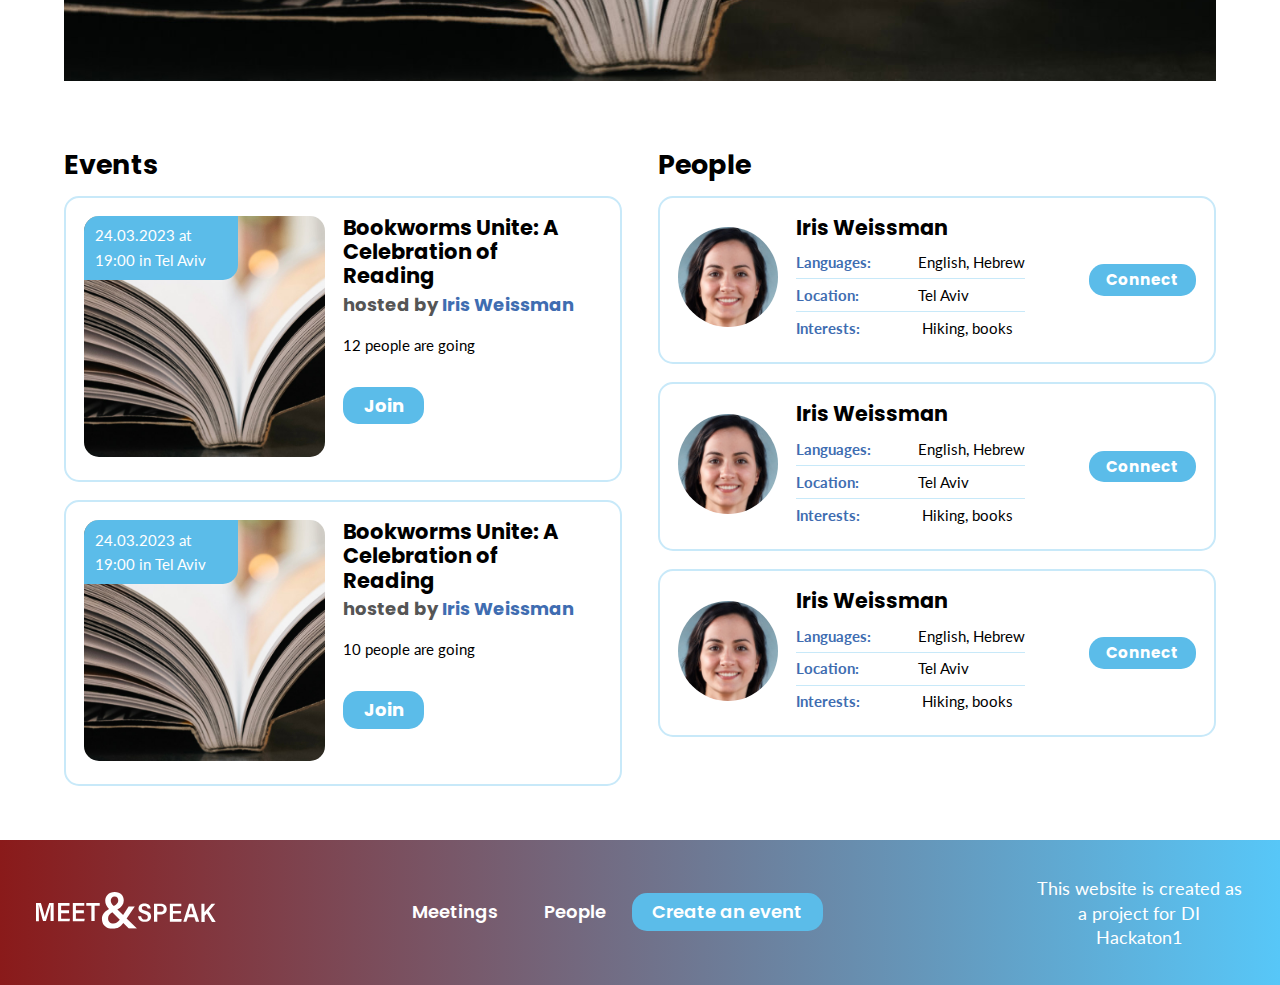
==== commit 014229f9: "JS for custom data in forms" ====
--- a/index.html
+++ b/index.html
@@ -5,30 +5,30 @@
     <meta name="viewport"
           content="width=device-width, user-scalable=no, initial-scale=1.0, maximum-scale=1.0, minimum-scale=1.0">
     <meta http-equiv="X-UA-Compatible" content="ie=edge">
-    <title>Meet & Speak | Home</title>
+    <title>Document</title>
     <link rel="stylesheet" href="all.css">
 </head>
 <body>
     <header>
-        <div class="logoHolder">
-            <a href="index.html"><svg viewBox="0 0 81.6 16.7"><use xlink:href="#logo"></use></svg></a>
-        </div>
-        <div>
-            <div class="profileHolder">
-                <a href="person.html"><span>Iris Weissman</span><img src="imgs/user.jpg" alt=""></a>
-            </div>
-            <div class="dropdown">
-                <a class="dropbtn" href=""></a>
-                <nav>
-                    <ul>
-                        <li><a href="meetings.html">Meetings</a></li>
-                        <li><a href="people.html">People</a></li>
-                        <li><a href="#" class="modalOpener createOpener">Create an event</a></li>
-                    </ul>
-                </nav>
-            </div>
-        </div>
-    </header>
+    <div class="logoHolder">
+        <a href="index.html"><svg viewBox="0 0 81.6 16.7"><use xlink:href="#logo"></use></svg></a>
+    </div>
+    <div>
+        <div class="profileHolder">
+            <a href="#"><span>Iris Weissman</span><img src="imgs/user.jpg" alt=""></a>
+        </div>
+        <div class="dropdown">
+            <a class="dropbtn" href=""></a>
+            <nav>
+                <ul>
+                    <li><a href="meetings.html">Meetings</a></li>
+                    <li><a href="people.html">People</a></li>
+                    <li><a href="#" class="modalOpener createOpener">Create an event</a></li>
+                </ul>
+            </nav>
+        </div>
+    </div>
+</header>
     <section class="about">
         <div class="holder">
             <div>
@@ -111,28 +111,14 @@
                 <article class="eventsAndPeopleEvent">
                     <div>
                         <div>
-                            <p>24.03.2023 at 16:00 in Tel Aviv</p>
-                        </div>
-                        <img src="imgs/Thumb2.jpeg" alt="">
-                    </div>
-                    <div>
-                        <h3>Yoga and Meditation: Come find your Zen</h3>
-                        <h4>hosted by <a href="#">Monica Neeve</a></h4>
-                        <p>15 people are going</p>
-                        <p><a href="#" class="btn modalOpener joinOpener">Join</a></p>
-                    </div>
-                </article>
-                <article class="eventsAndPeopleEvent">
-                    <div>
-                        <div>
-                            <p>24.03.2023 at 13:00 in Tel Aviv</p>
-                        </div>
-                        <img src="imgs/Thumb3.png" alt="">
-                    </div>
-                    <div>
-                        <h3>Chess club: Find real opponents and real friends</h3>
-                        <h4>hosted by <a href="#">Theodelinda Dora</a></h4>
-                        <p>12 people are going</p>
+                            <p>24.03.2023 at 19:00 in Tel Aviv</p>
+                        </div>
+                        <img src="imgs/thumb1.jpg" alt="">
+                    </div>
+                    <div>
+                        <h3>Bookworms Unite: A Celebration of Reading</h3>
+                        <h4>hosted by <a href="#">Iris Weissman</a></h4>
+                        <p>10 people are going</p>
                         <p><a href="#" class="btn modalOpener joinOpener">Join</a></p>
                     </div>
                 </article>
@@ -158,13 +144,13 @@
                 <article class="eventsAndPeoplePerson">
                     <div>
                         <div>
-                            <img src="imgs/Frame-1.png" alt="">
-                        </div>
-                        <div>
-                            <h2>Haruhisa Ohayashi</h2>
+                            <img src="imgs/user.jpg" alt="">
+                        </div>
+                        <div>
+                            <h2>Iris Weissman</h2>
                             <p><b>Languages: </b>English, Hebrew</p>
-                            <p><b>Location: </b>Ramat Gan</p>
-                            <p><b>Interests: </b> Chess, Books, Cycling</p>
+                            <p><b>Location: </b>Tel Aviv</p>
+                            <p><b>Interests: </b> Hiking, books</p>
                         </div>
                     </div>
                     <div>
@@ -174,67 +160,33 @@
                 <article class="eventsAndPeoplePerson">
                     <div>
                         <div>
-                            <img src="imgs/Frame-8.png" alt="">
-                        </div>
-                        <div>
-                            <h2>Kasper Gundersen</h2>
-                            <p><b>Languages: </b>Dutch, Hebrew</p>
-                            <p><b>Location: </b>Givat Shemuel</p>
-                            <p><b>Interests: </b> Martial arts, Painting</p>
+                            <img src="imgs/user.jpg" alt="">
+                        </div>
+                        <div>
+                            <h2>Iris Weissman</h2>
+                            <p><b>Languages: </b>English, Hebrew</p>
+                            <p><b>Location: </b>Tel Aviv</p>
+                            <p><b>Interests: </b> Hiking, books</p>
                         </div>
                     </div>
                     <div>
                         <p><a href="#" class="btn modalOpener connectOpener">Connect</a></p>
                     </div>
                 </article>
-                <article class="eventsAndPeoplePerson">
-                    <div>
-                        <div>
-                            <img src="imgs/Frame-2.png" alt="">
-                        </div>
-                        <div>
-                            <h2>Ju Chin</h2>
-                            <p><b>Languages: </b>Mandarin Chinese, English, Hebrew</p>
-                            <p><b>Location: </b>Rechovot</p>
-                            <p><b>Interests: </b> Dance, Football</p>
-                        </div>
-                    </div>
-                    <div>
-                        <p><a href="#" class="btn modalOpener connectOpener">Connect</a></p>
-                    </div>
-                </article>
-                <article class="eventsAndPeoplePerson">
-                    <div>
-                        <div>
-                            <img src="imgs/Frame-12.png" alt="">
-                        </div>
-                        <div>
-                            <h2>Benjamin Waters</h2>
-                            <p><b>Languages: </b>English, Hebrew</p>
-                            <p><b>Location: </b>Givat Shemuel</p>
-                            <p><b>Interests: </b> Poetry, Running, Guitar</p>
-                        </div>
-                    </div>
-                    <div>
-                        <p><a href="#" class="btn modalOpener connectOpener">Connect</a></p>
-                    </div>
-                </article>
             </div>
         </div>
     </div>
     <footer>
-        <div>
-            <div class="logoHolder">
-                <a href="index.html"><svg viewBox="0 0 81.6 16.7"><use xlink:href="#logo"></use></svg></a>
-            </div>
-            <nav>
-                <ul>
-                    <li><a href="meetings.html">Meetings</a></li>
-                    <li><a href="people.html">People</a></li>
-                    <li><a href="#">Create an event</a></li>
-                </ul>
-            </nav>
-        </div>
+        <div class="logoHolder">
+            <a href="index.html"><svg viewBox="0 0 81.6 16.7"><use xlink:href="#logo"></use></svg></a>
+        </div>
+        <nav>
+            <ul>
+                <li><a href="meetings.html">Meetings</a></li>
+                <li><a href="people.html">People</a></li>
+                <li><a href="#" class="modalOpener createOpener">Create an event</a></li>
+            </ul>
+        </nav>
         <div>
             <p>This website is created as a project for DI Hackaton1</p>
         </div>
@@ -266,7 +218,7 @@
             </article>
             <article class="connectOpener hidden">
                 <h2>Connect</h2>
-                <p>Now you're following <span>Iris Weissmann</span></p>
+                <p>Now you're following <span>your new friend</span></p>
                 <p>Send them a message if you like</p>
                 <form action="">
                     <textarea name="" id="" cols="30" rows="5" placeholder="Message"></textarea>
--- a/all.css
+++ b/all.css
@@ -780,7 +780,7 @@
     }
 
 }
-@media screen and (max-width:1194px){
+@media screen and (max-width:1100px){
 
     .about > div > div{
         background: none;
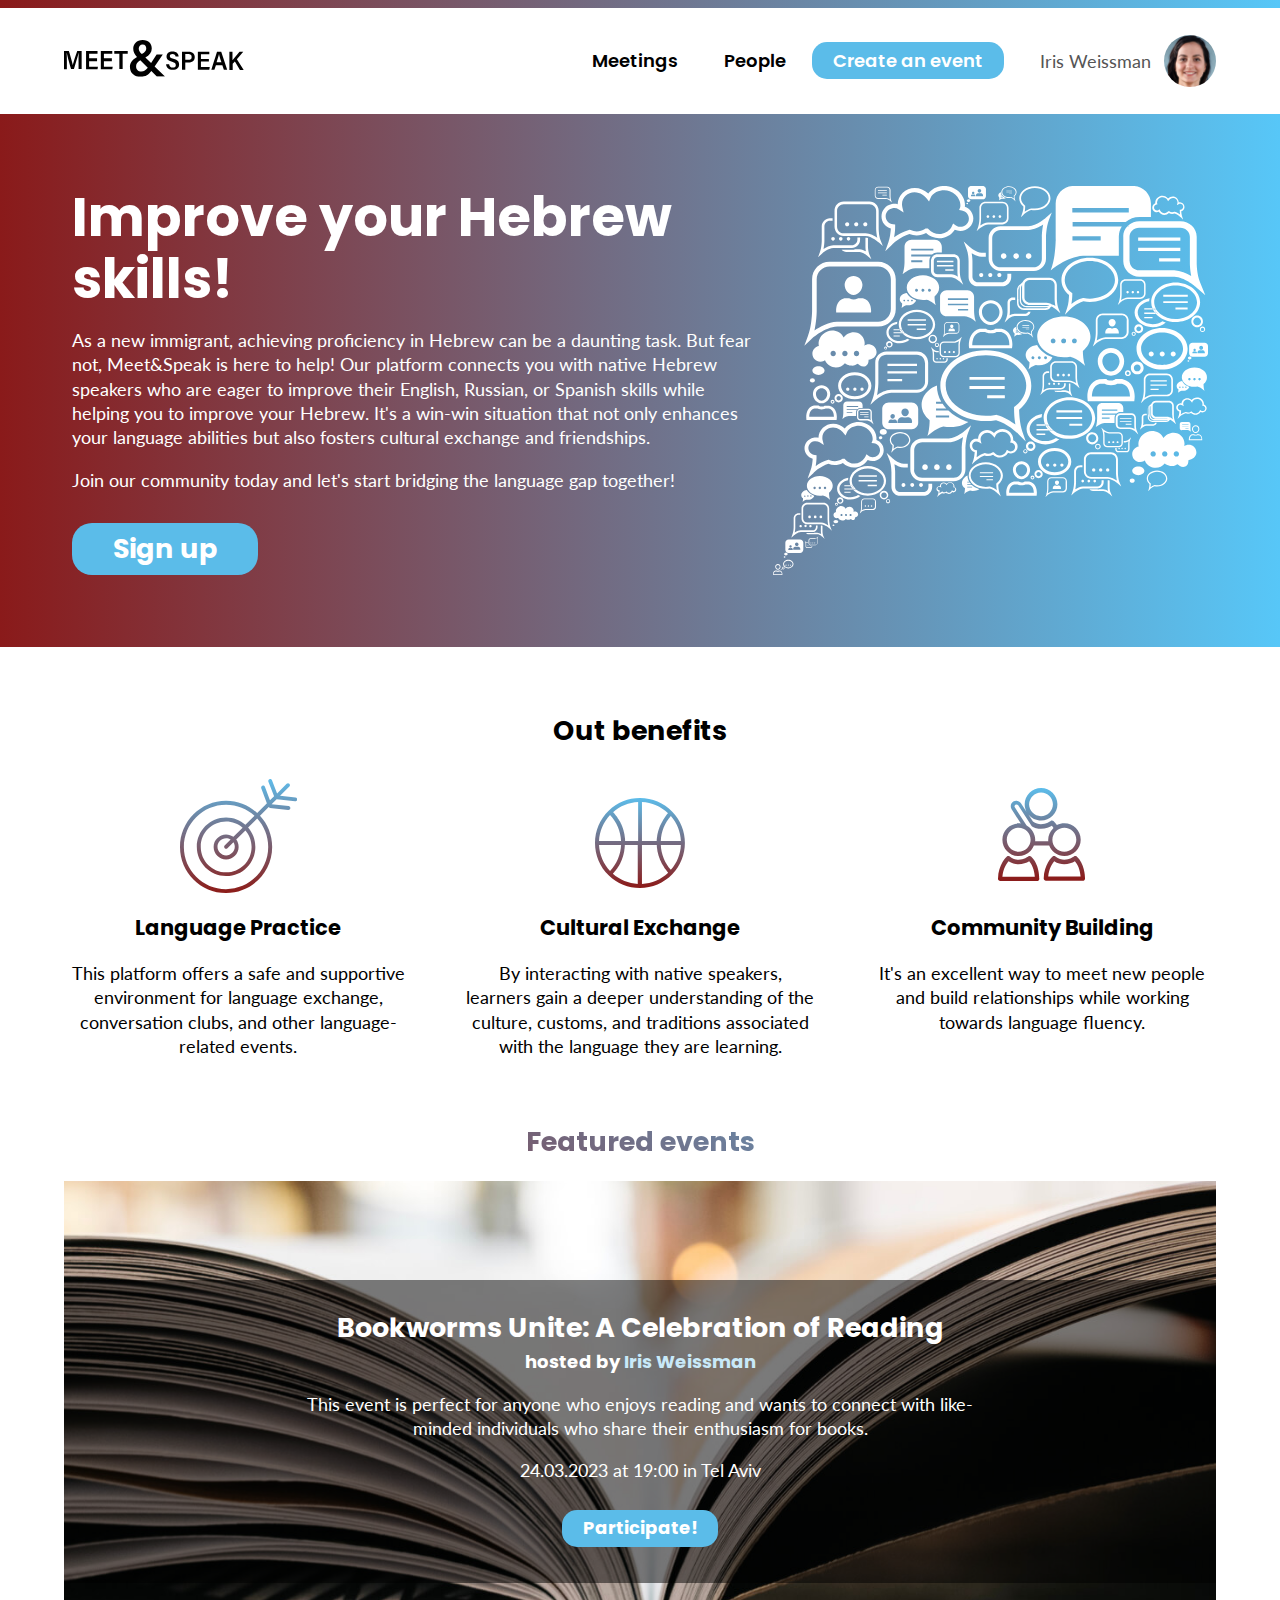
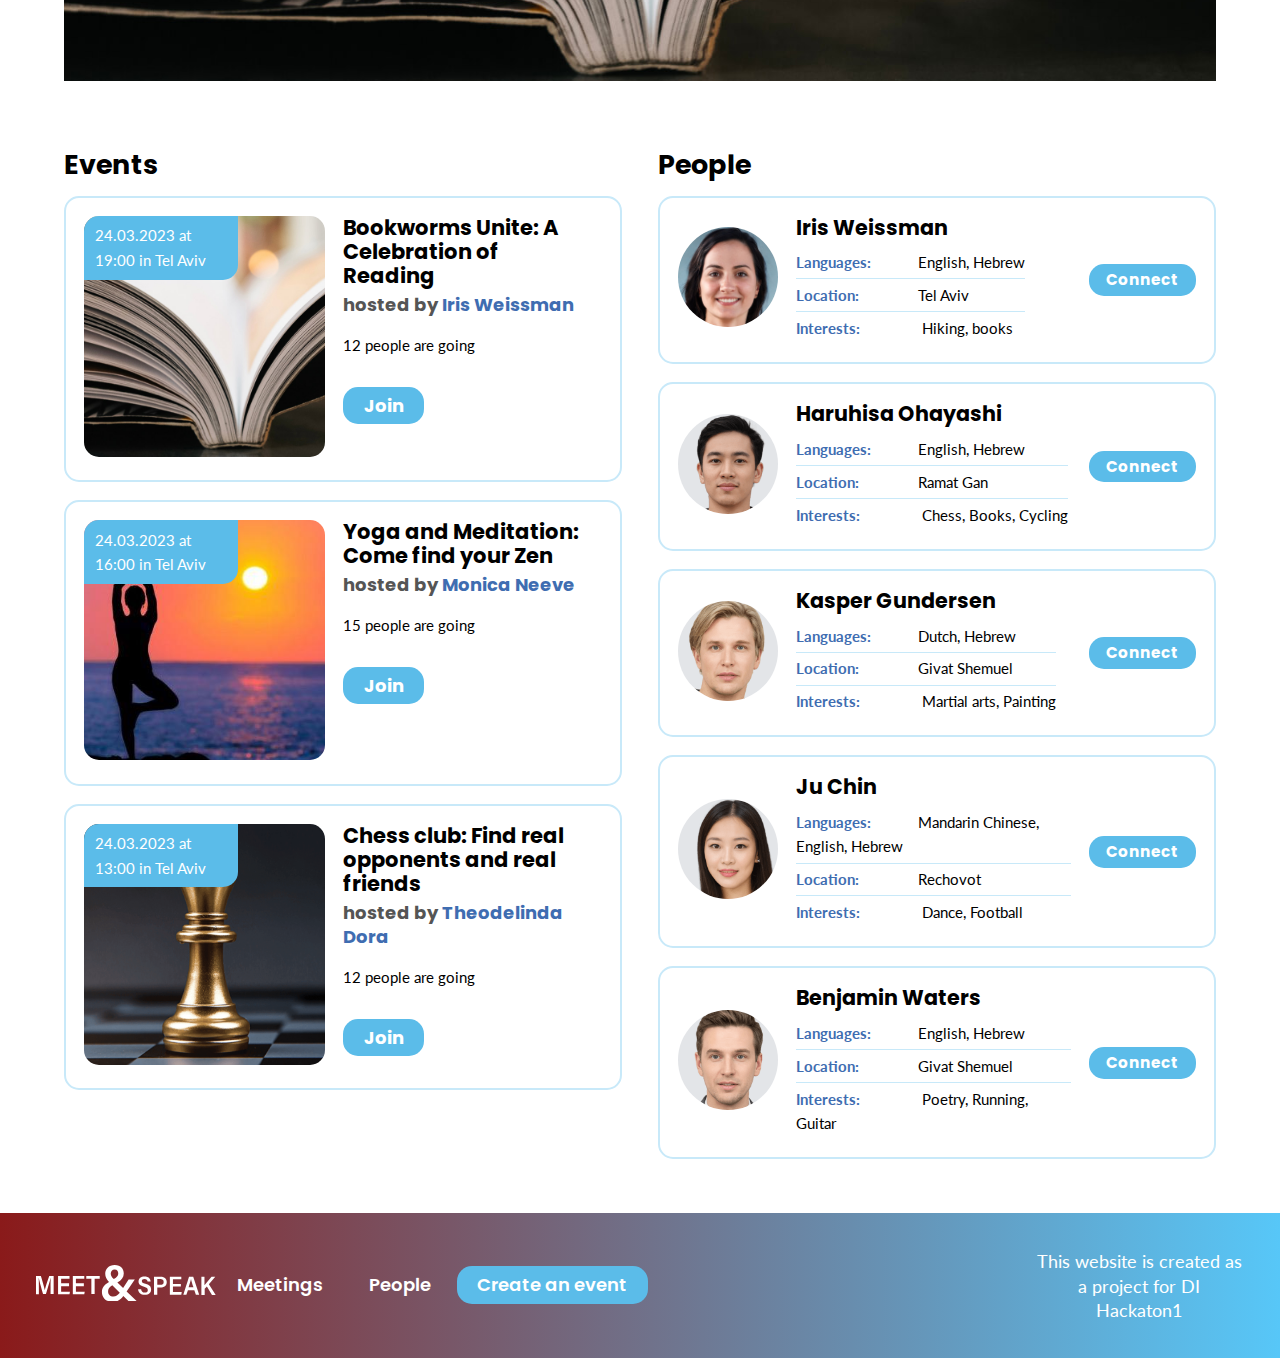
==== commit e5237e55: "Merge branch 'main' of https://github.com/Griffanian/Hackathon1" ====
--- a/index.html
+++ b/index.html
@@ -5,30 +5,30 @@
     <meta name="viewport"
           content="width=device-width, user-scalable=no, initial-scale=1.0, maximum-scale=1.0, minimum-scale=1.0">
     <meta http-equiv="X-UA-Compatible" content="ie=edge">
-    <title>Document</title>
+    <title>Meet & Speak | Home</title>
     <link rel="stylesheet" href="all.css">
 </head>
 <body>
     <header>
-    <div class="logoHolder">
-        <a href="index.html"><svg viewBox="0 0 81.6 16.7"><use xlink:href="#logo"></use></svg></a>
-    </div>
-    <div>
-        <div class="profileHolder">
-            <a href="#"><span>Iris Weissman</span><img src="imgs/user.jpg" alt=""></a>
-        </div>
-        <div class="dropdown">
-            <a class="dropbtn" href=""></a>
-            <nav>
-                <ul>
-                    <li><a href="meetings.html">Meetings</a></li>
-                    <li><a href="people.html">People</a></li>
-                    <li><a href="#" class="modalOpener createOpener">Create an event</a></li>
-                </ul>
-            </nav>
-        </div>
-    </div>
-</header>
+        <div class="logoHolder">
+            <a href="index.html"><svg viewBox="0 0 81.6 16.7"><use xlink:href="#logo"></use></svg></a>
+        </div>
+        <div>
+            <div class="profileHolder">
+                <a href="person.html"><span>Iris Weissman</span><img src="imgs/user.jpg" alt=""></a>
+            </div>
+            <div class="dropdown">
+                <a class="dropbtn" href=""></a>
+                <nav>
+                    <ul>
+                        <li><a href="meetings.html">Meetings</a></li>
+                        <li><a href="people.html">People</a></li>
+                        <li><a href="#" class="modalOpener createOpener">Create an event</a></li>
+                    </ul>
+                </nav>
+            </div>
+        </div>
+    </header>
     <section class="about">
         <div class="holder">
             <div>
@@ -111,14 +111,28 @@
                 <article class="eventsAndPeopleEvent">
                     <div>
                         <div>
-                            <p>24.03.2023 at 19:00 in Tel Aviv</p>
-                        </div>
-                        <img src="imgs/thumb1.jpg" alt="">
-                    </div>
-                    <div>
-                        <h3>Bookworms Unite: A Celebration of Reading</h3>
-                        <h4>hosted by <a href="#">Iris Weissman</a></h4>
-                        <p>10 people are going</p>
+                            <p>24.03.2023 at 16:00 in Tel Aviv</p>
+                        </div>
+                        <img src="imgs/Thumb2.jpeg" alt="">
+                    </div>
+                    <div>
+                        <h3>Yoga and Meditation: Come find your Zen</h3>
+                        <h4>hosted by <a href="#">Monica Neeve</a></h4>
+                        <p>15 people are going</p>
+                        <p><a href="#" class="btn modalOpener joinOpener">Join</a></p>
+                    </div>
+                </article>
+                <article class="eventsAndPeopleEvent">
+                    <div>
+                        <div>
+                            <p>24.03.2023 at 13:00 in Tel Aviv</p>
+                        </div>
+                        <img src="imgs/Thumb3.png" alt="">
+                    </div>
+                    <div>
+                        <h3>Chess club: Find real opponents and real friends</h3>
+                        <h4>hosted by <a href="#">Theodelinda Dora</a></h4>
+                        <p>12 people are going</p>
                         <p><a href="#" class="btn modalOpener joinOpener">Join</a></p>
                     </div>
                 </article>
@@ -144,29 +158,61 @@
                 <article class="eventsAndPeoplePerson">
                     <div>
                         <div>
-                            <img src="imgs/user.jpg" alt="">
-                        </div>
-                        <div>
-                            <h2>Iris Weissman</h2>
+                            <img src="imgs/Frame-1.png" alt="">
+                        </div>
+                        <div>
+                            <h2>Haruhisa Ohayashi</h2>
                             <p><b>Languages: </b>English, Hebrew</p>
-                            <p><b>Location: </b>Tel Aviv</p>
-                            <p><b>Interests: </b> Hiking, books</p>
-                        </div>
-                    </div>
-                    <div>
-                        <p><a href="#" class="btn modalOpener connectOpener">Connect</a></p>
-                    </div>
-                </article>
-                <article class="eventsAndPeoplePerson">
-                    <div>
-                        <div>
-                            <img src="imgs/user.jpg" alt="">
-                        </div>
-                        <div>
-                            <h2>Iris Weissman</h2>
+                            <p><b>Location: </b>Ramat Gan</p>
+                            <p><b>Interests: </b> Chess, Books, Cycling</p>
+                        </div>
+                    </div>
+                    <div>
+                        <p><a href="#" class="btn modalOpener connectOpener">Connect</a></p>
+                    </div>
+                </article>
+                <article class="eventsAndPeoplePerson">
+                    <div>
+                        <div>
+                            <img src="imgs/Frame-8.png" alt="">
+                        </div>
+                        <div>
+                            <h2>Kasper Gundersen</h2>
+                            <p><b>Languages: </b>Dutch, Hebrew</p>
+                            <p><b>Location: </b>Givat Shemuel</p>
+                            <p><b>Interests: </b> Martial arts, Painting</p>
+                        </div>
+                    </div>
+                    <div>
+                        <p><a href="#" class="btn modalOpener connectOpener">Connect</a></p>
+                    </div>
+                </article>
+                <article class="eventsAndPeoplePerson">
+                    <div>
+                        <div>
+                            <img src="imgs/Frame-2.png" alt="">
+                        </div>
+                        <div>
+                            <h2>Ju Chin</h2>
+                            <p><b>Languages: </b>Mandarin Chinese, English, Hebrew</p>
+                            <p><b>Location: </b>Rechovot</p>
+                            <p><b>Interests: </b> Dance, Football</p>
+                        </div>
+                    </div>
+                    <div>
+                        <p><a href="#" class="btn modalOpener connectOpener">Connect</a></p>
+                    </div>
+                </article>
+                <article class="eventsAndPeoplePerson">
+                    <div>
+                        <div>
+                            <img src="imgs/Frame-12.png" alt="">
+                        </div>
+                        <div>
+                            <h2>Benjamin Waters</h2>
                             <p><b>Languages: </b>English, Hebrew</p>
-                            <p><b>Location: </b>Tel Aviv</p>
-                            <p><b>Interests: </b> Hiking, books</p>
+                            <p><b>Location: </b>Givat Shemuel</p>
+                            <p><b>Interests: </b> Poetry, Running, Guitar</p>
                         </div>
                     </div>
                     <div>
@@ -177,16 +223,18 @@
         </div>
     </div>
     <footer>
-        <div class="logoHolder">
-            <a href="index.html"><svg viewBox="0 0 81.6 16.7"><use xlink:href="#logo"></use></svg></a>
-        </div>
-        <nav>
-            <ul>
-                <li><a href="meetings.html">Meetings</a></li>
-                <li><a href="people.html">People</a></li>
-                <li><a href="#" class="modalOpener createOpener">Create an event</a></li>
-            </ul>
-        </nav>
+        <div>
+            <div class="logoHolder">
+                <a href="index.html"><svg viewBox="0 0 81.6 16.7"><use xlink:href="#logo"></use></svg></a>
+            </div>
+            <nav>
+                <ul>
+                    <li><a href="meetings.html">Meetings</a></li>
+                    <li><a href="people.html">People</a></li>
+                    <li><a href="#">Create an event</a></li>
+                </ul>
+            </nav>
+        </div>
         <div>
             <p>This website is created as a project for DI Hackaton1</p>
         </div>
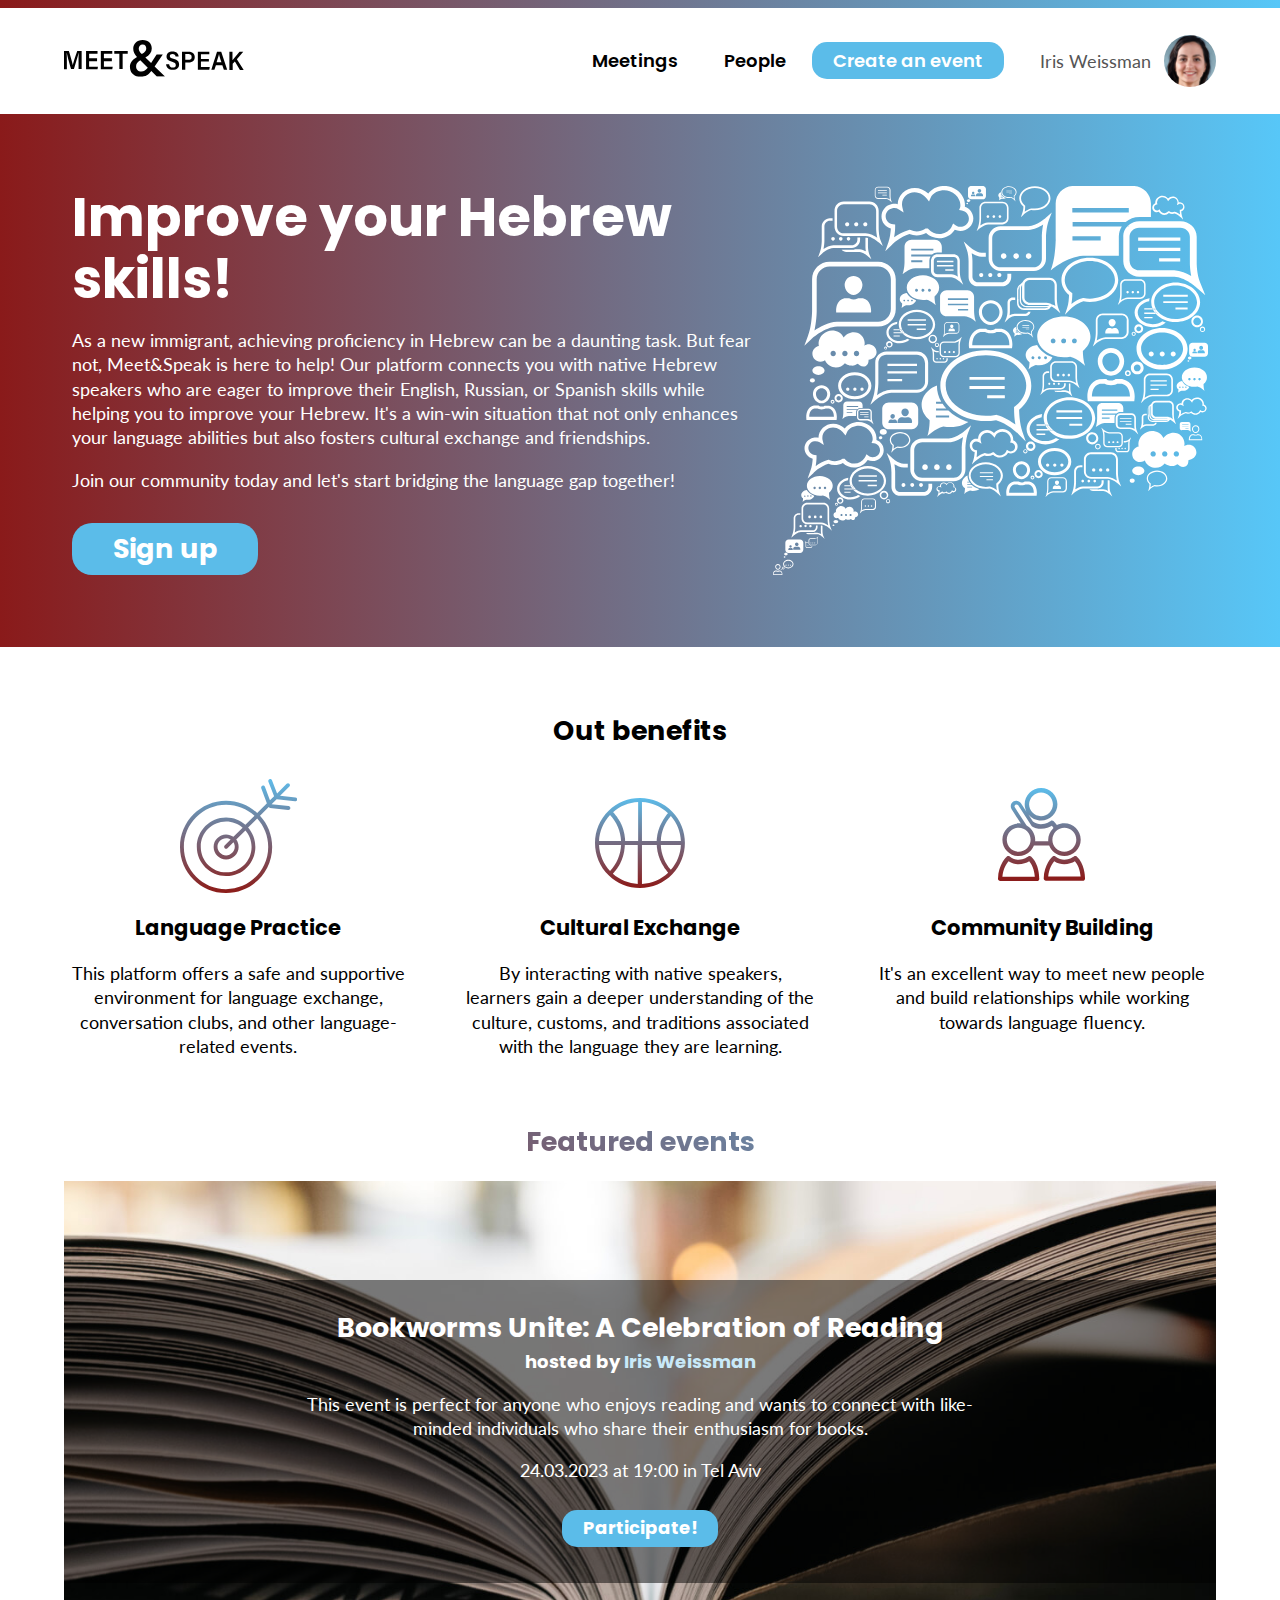
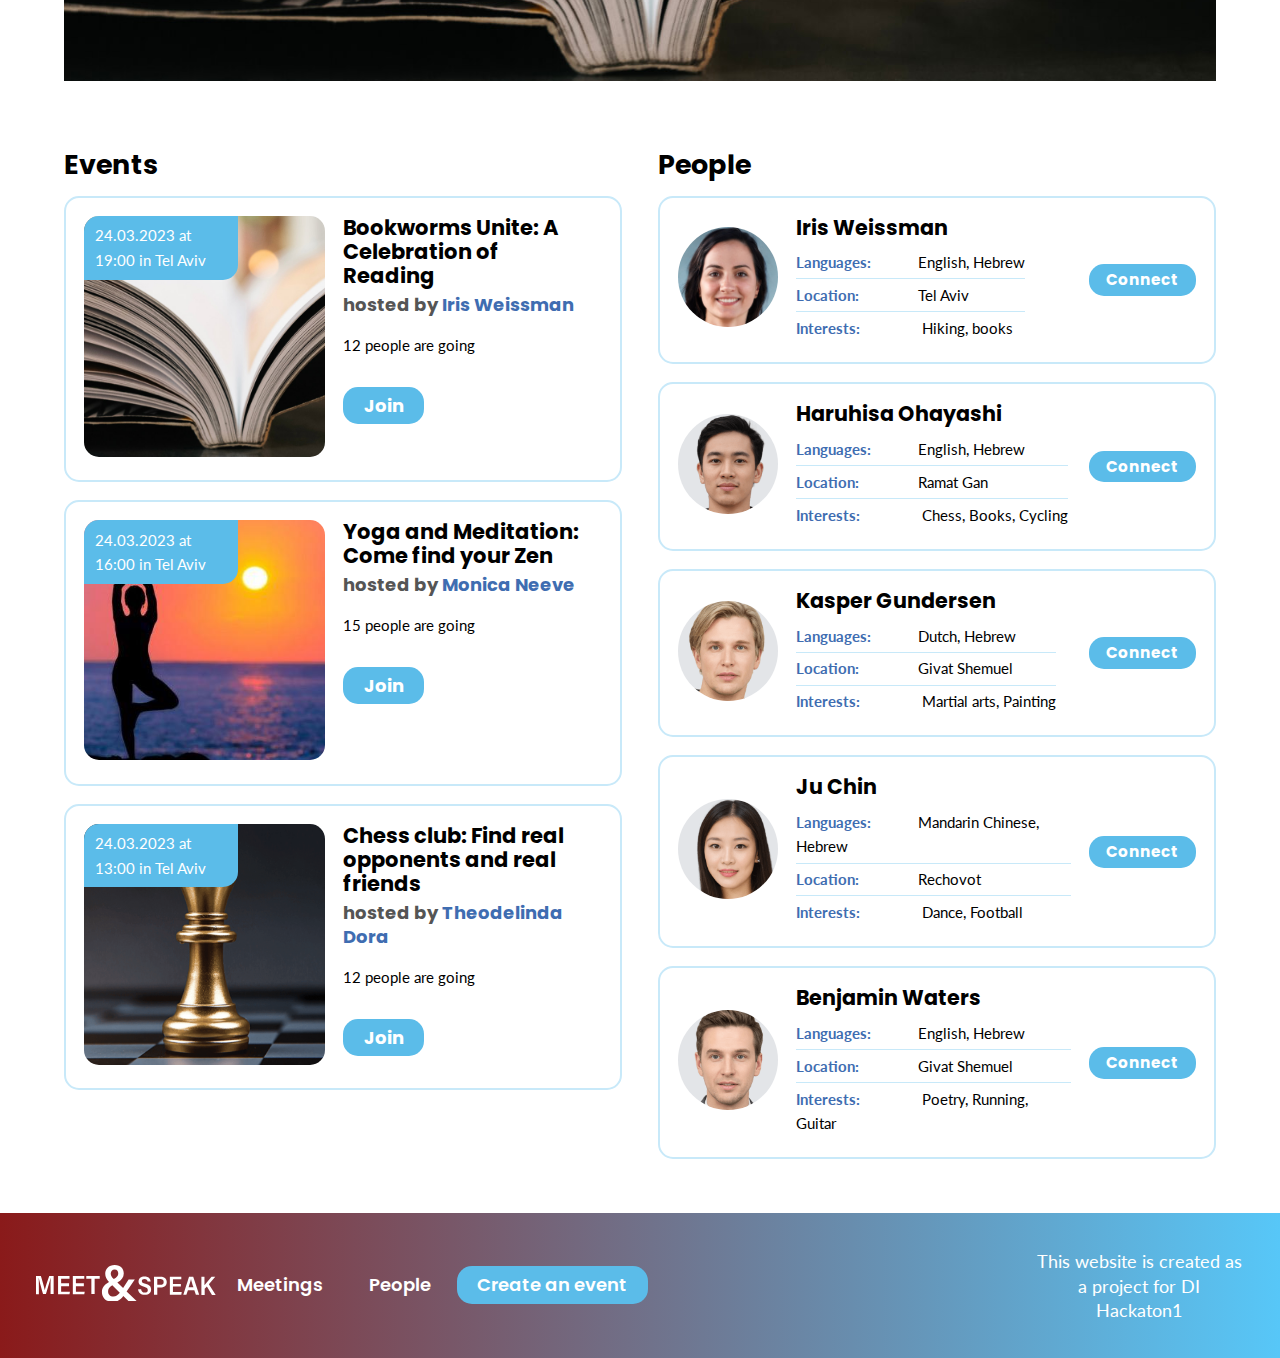
==== commit 0d495344: "Added media queries for people" ====
--- a/index.html
+++ b/index.html
@@ -194,7 +194,7 @@
                         </div>
                         <div>
                             <h2>Ju Chin</h2>
-                            <p><b>Languages: </b>Mandarin Chinese, English, Hebrew</p>
+                            <p><b>Languages: </b>Mandarin Chinese, Hebrew</p>
                             <p><b>Location: </b>Rechovot</p>
                             <p><b>Interests: </b> Dance, Football</p>
                         </div>
--- a/all.css
+++ b/all.css
@@ -490,7 +490,6 @@
 .peopleItem > div > div:nth-of-type(2) {
     flex: 1;
 }
-
 .eventsAndPeopleEvent > div:first-of-type {
     padding: 1em 0 1em 1em;
 }
@@ -802,6 +801,40 @@
     .eventsAndPeopleEvent div div{
         width: 30%;
     }
+    .peopleItem{
+        flex-direction: column;
+    }
+    .peopleItem > div{
+        flex-direction: column;
+    }
+    .peopleItem > div:first-of-type{
+        padding-bottom: 0;
+    }
+    .peopleItem > div:last-of-type{
+        padding-top: 0;
+        padding-left: 0;
+        margin-left:40px;
+        width: calc(100% - 40px);
+    }
+    .peopleItem > div:last-of-type > a{
+        width:100%;
+    }
+    .peopleItem > div div:first-of-type{
+        align-self: flex-start;
+        margin-left: 40px;
+        margin-top: 40px;
+    }
+    .peopleItem > div > div:nth-of-type(2){
+        margin-top:40px;
+    }
+    .peopleItem > div > div:nth-of-type(2) > p{
+        margin-left: 40px;
+    }
+    .peopleItem > div > div:last-of-type{
+        order:-1;
+        align-self: flex-end;
+        position: absolute;
+    }
 }
 
 @media screen and (max-width:940px) {
@@ -943,6 +976,8 @@
         display: flex;
         flex-direction: column;
     }
+
+
 }
 @media screen and (max-width:764px) {
     header > div:last-of-type{
@@ -1031,4 +1066,32 @@
     footer div nav ul li:last-of-type{
         border: none;
     }
+    .peopleItem > div > div:first-of-type {
+        align-self: center;
+        order:-2;
+        margin:0;
+    }
+
+    .peopleItem > div > div:last-of-type {
+        position: relative;
+        align-self: center;
+        width: calc(100% - 40px);
+        border: none;
+        justify-content: center;
+        padding:0;
+    }
+    .peopleItem > div > div:last-of-type > h2{
+        width: max-content;
+        margin:auto;
+    }
+    .peopleItem > div > div:last-of-type > div{
+        width: max-content;
+        margin:auto;
+    }
+    .peopleItem > div > div:last-of-type > div > p{
+        width: max-content;
+    }
+    .peopleItem > div > div:nth-of-type(2){
+        margin-top:0;
+    }
 }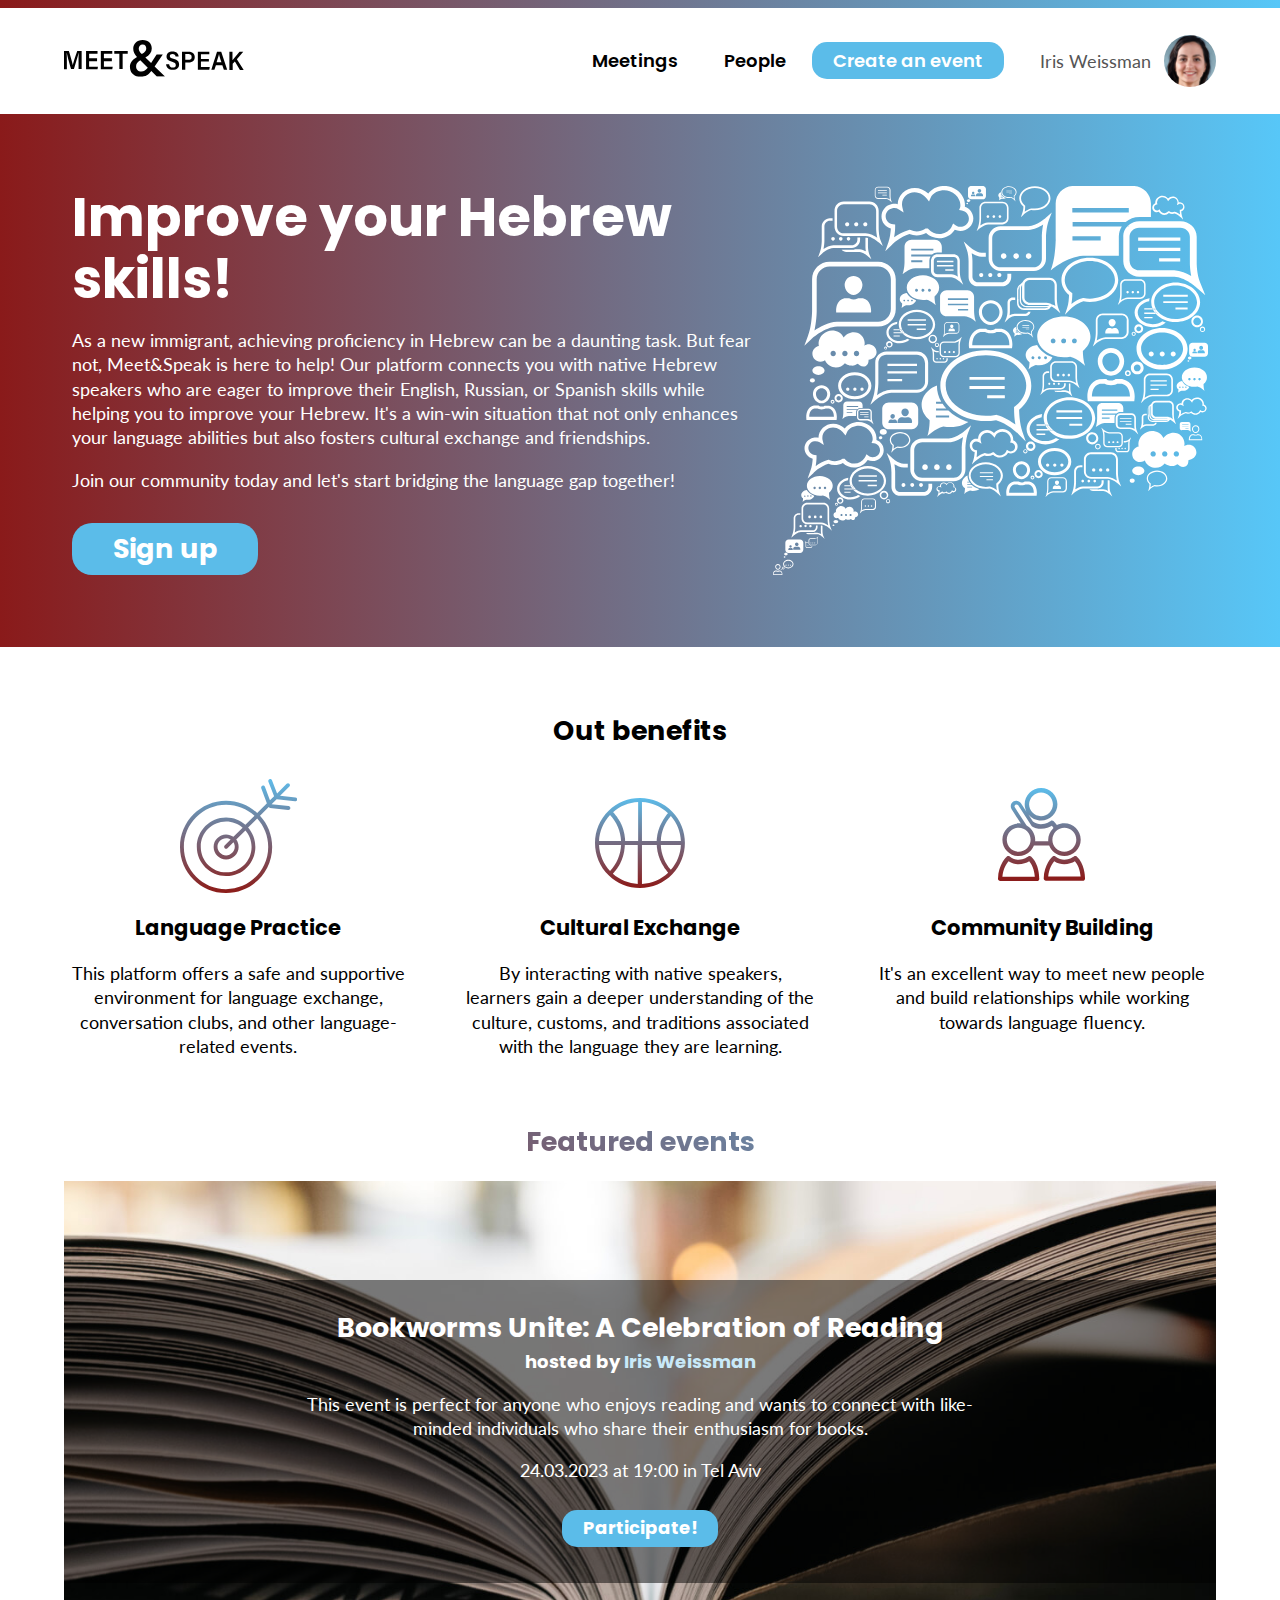
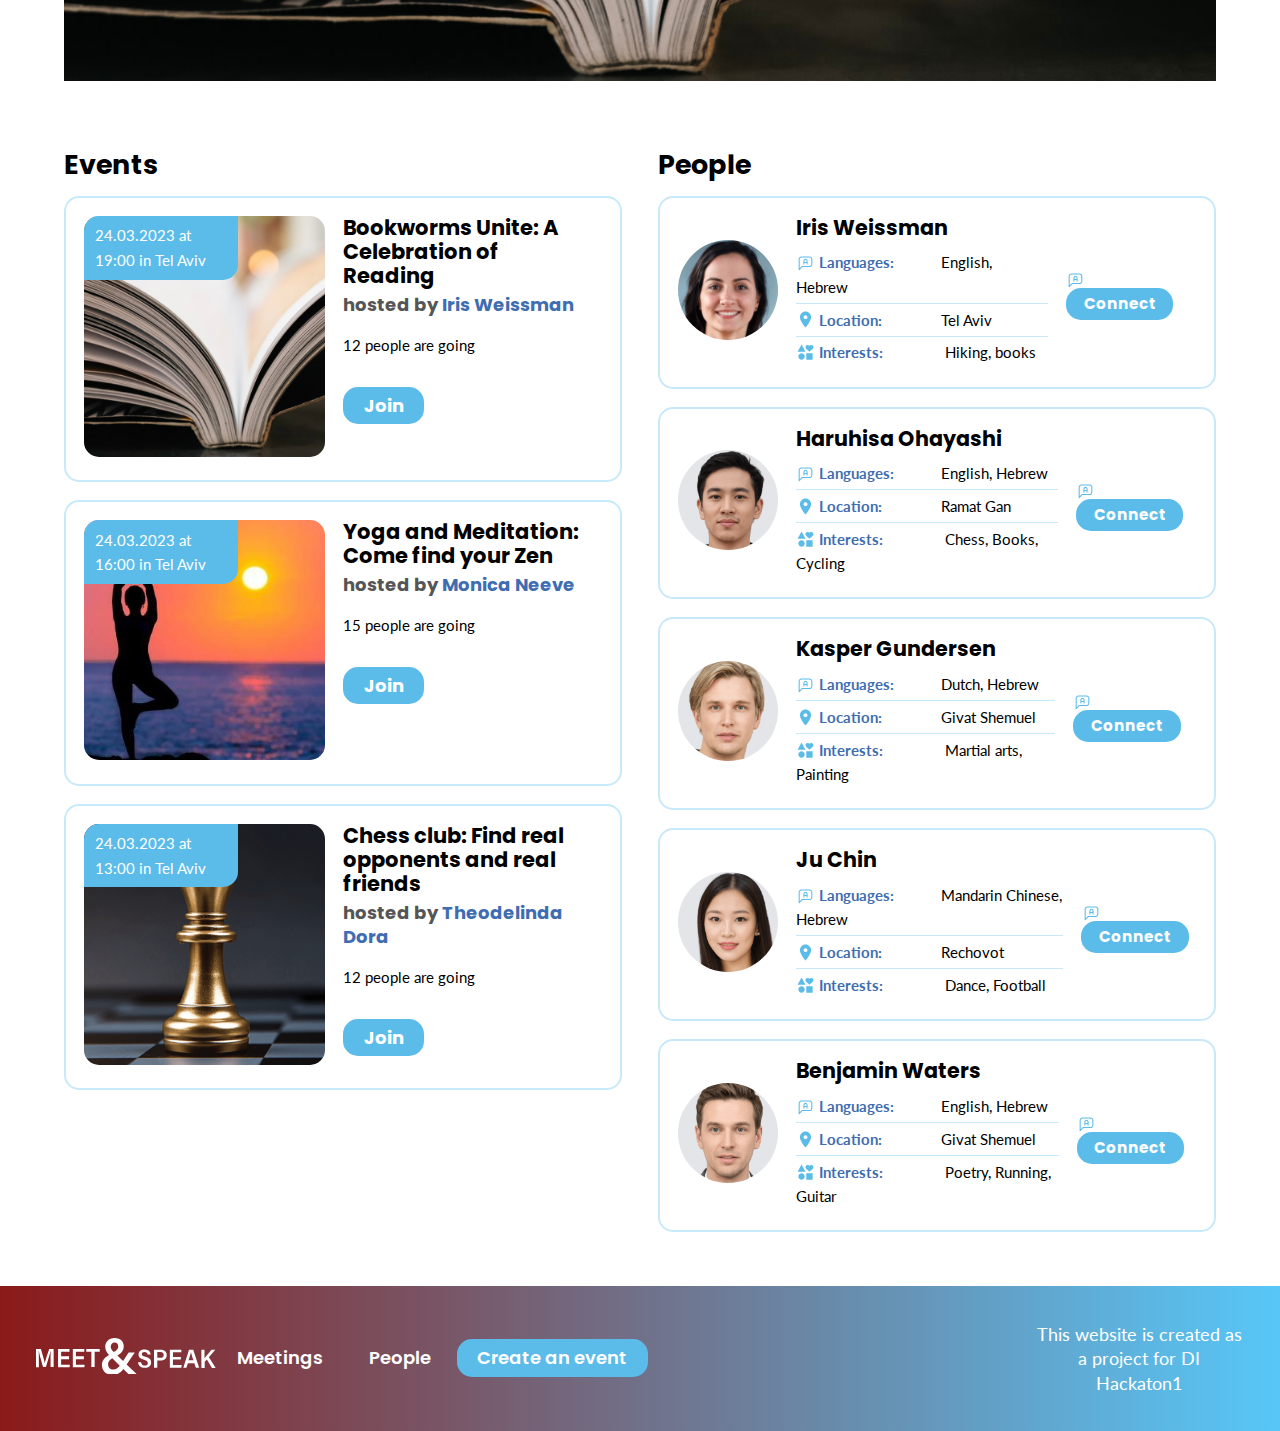
==== commit ae42b813: "Merge branch 'main' of https://github.com/Griffanian/Hackathon1 into main" ====
--- a/index.html
+++ b/index.html
@@ -67,7 +67,7 @@
                             <h4>hosted by <a href="#">Iris Weissman</a></h4>
                             <p>This event is perfect for anyone who enjoys reading and wants to connect with like-minded individuals who share their enthusiasm for books.</p>
                             <p>24.03.2023 at 19:00 in Tel Aviv</p>
-                            <p><a href="#" class="btn">Participate!</a></p>
+                            <p><a href="#" class="btn modalOpener joinOpener">Participate!</a></p>
                         </div>
                     </div>
                     <div class="promoItem">
@@ -76,7 +76,7 @@
                             <h4>hosted by <a href="#">Iris Weissman</a></h4>
                             <p>This event is perfect for anyone who enjoys reading and wants to connect with like-minded individuals who share their enthusiasm for books.</p>
                             <p>24.03.2023 at 19:00 in Tel Aviv</p>
-                            <p><a href="#" class="btn">Participate!</a></p>
+                            <p><a href="#" class="btn modalOpener joinOpener">Participate!</a></p>
                         </div>
                     </div>
                     <div class="promoItem">
@@ -85,7 +85,7 @@
                             <h4>hosted by <a href="#">Iris Weissman</a></h4>
                             <p>This event is perfect for anyone who enjoys reading and wants to connect with like-minded individuals who share their enthusiasm for books.</p>
                             <p>24.03.2023 at 19:00 in Tel Aviv</p>
-                            <p><a href="#" class="btn">Participate!</a></p>
+                            <p><a href="#" class="btn modalOpener joinOpener">Participate!</a></p>
                         </div>
                     </div>
                 </div>
@@ -246,11 +246,11 @@
                 <h2>Create an event</h2>
                 <p>Fill out the form to create an event and invite people to improve their language skills</p>
                 <form action="">
-                    <input type="text" placeholder="Event">
-                    <textarea name="" id="" cols="30" rows="10" placeholder="Description"></textarea>
-                    <input type="datetime" name="" id="" placeholder="Date and Time">
-                    <input type="text" name="" id="" placeholder="Location">
-                    <input type="text" placeholder="Languages">
+                    <input type="text" placeholder="Event" required>
+                    <textarea name="" id="" cols="30" rows="10" placeholder="Description" required></textarea>
+                    <input type="datetime" name="" id="" placeholder="Date and Time" required>
+                    <input type="text" name="" id="" placeholder="Location" required>
+                    <input type="text" placeholder="Languages" required>
                     <button type="submit" class="btn">Submit</button>
                 </form>
             </article>
--- a/all.css
+++ b/all.css
@@ -82,7 +82,8 @@
 
 nav a:hover,
 nav a:focus,
-nav a:active {
+nav a:active,
+nav a.active {
     color: #5BBCE9;
 }
 
@@ -275,7 +276,8 @@
 }
 .eventsItemDetails img{
     max-width: 50%;
-    height: fit-content;
+    width: auto;
+    height: auto;
     float: right;
     left:0;
     padding: 10px ;
@@ -355,6 +357,7 @@
     height: 100vh;
     background: rgba(0,0,0,.7);
     top: 0;
+    z-index: 2;
 }
 
 .modal p {
@@ -628,7 +631,9 @@
     margin-right: 2em;
 }
 
-.person li p::before {
+.person li p::before,
+.eventsAndPeoplePerson p::before,
+.peopleItem div div:last-of-type p::before {
     content: "";
     height: 1.25em;
     width: 1.25em;
@@ -638,11 +643,15 @@
     margin: 0 .25em -.25em 0;
 }
 
-.person li:nth-of-type(2) p::before {
+.person li:nth-of-type(2) p::before,
+.eventsAndPeoplePerson p:nth-of-type(2)::before,
+.peopleItem div div:last-of-type p:nth-of-type(2)::before {
     background-image: url("imgs/i-map.svg");
 }
 
-.person li:nth-of-type(3) p::before {
+.person li:nth-of-type(3) p::before,
+.eventsAndPeoplePerson p:nth-of-type(3)::before,
+.peopleItem div div:last-of-type p:nth-of-type(3)::before {
     background-image: url("imgs/i-hobby.svg");
 }
 
